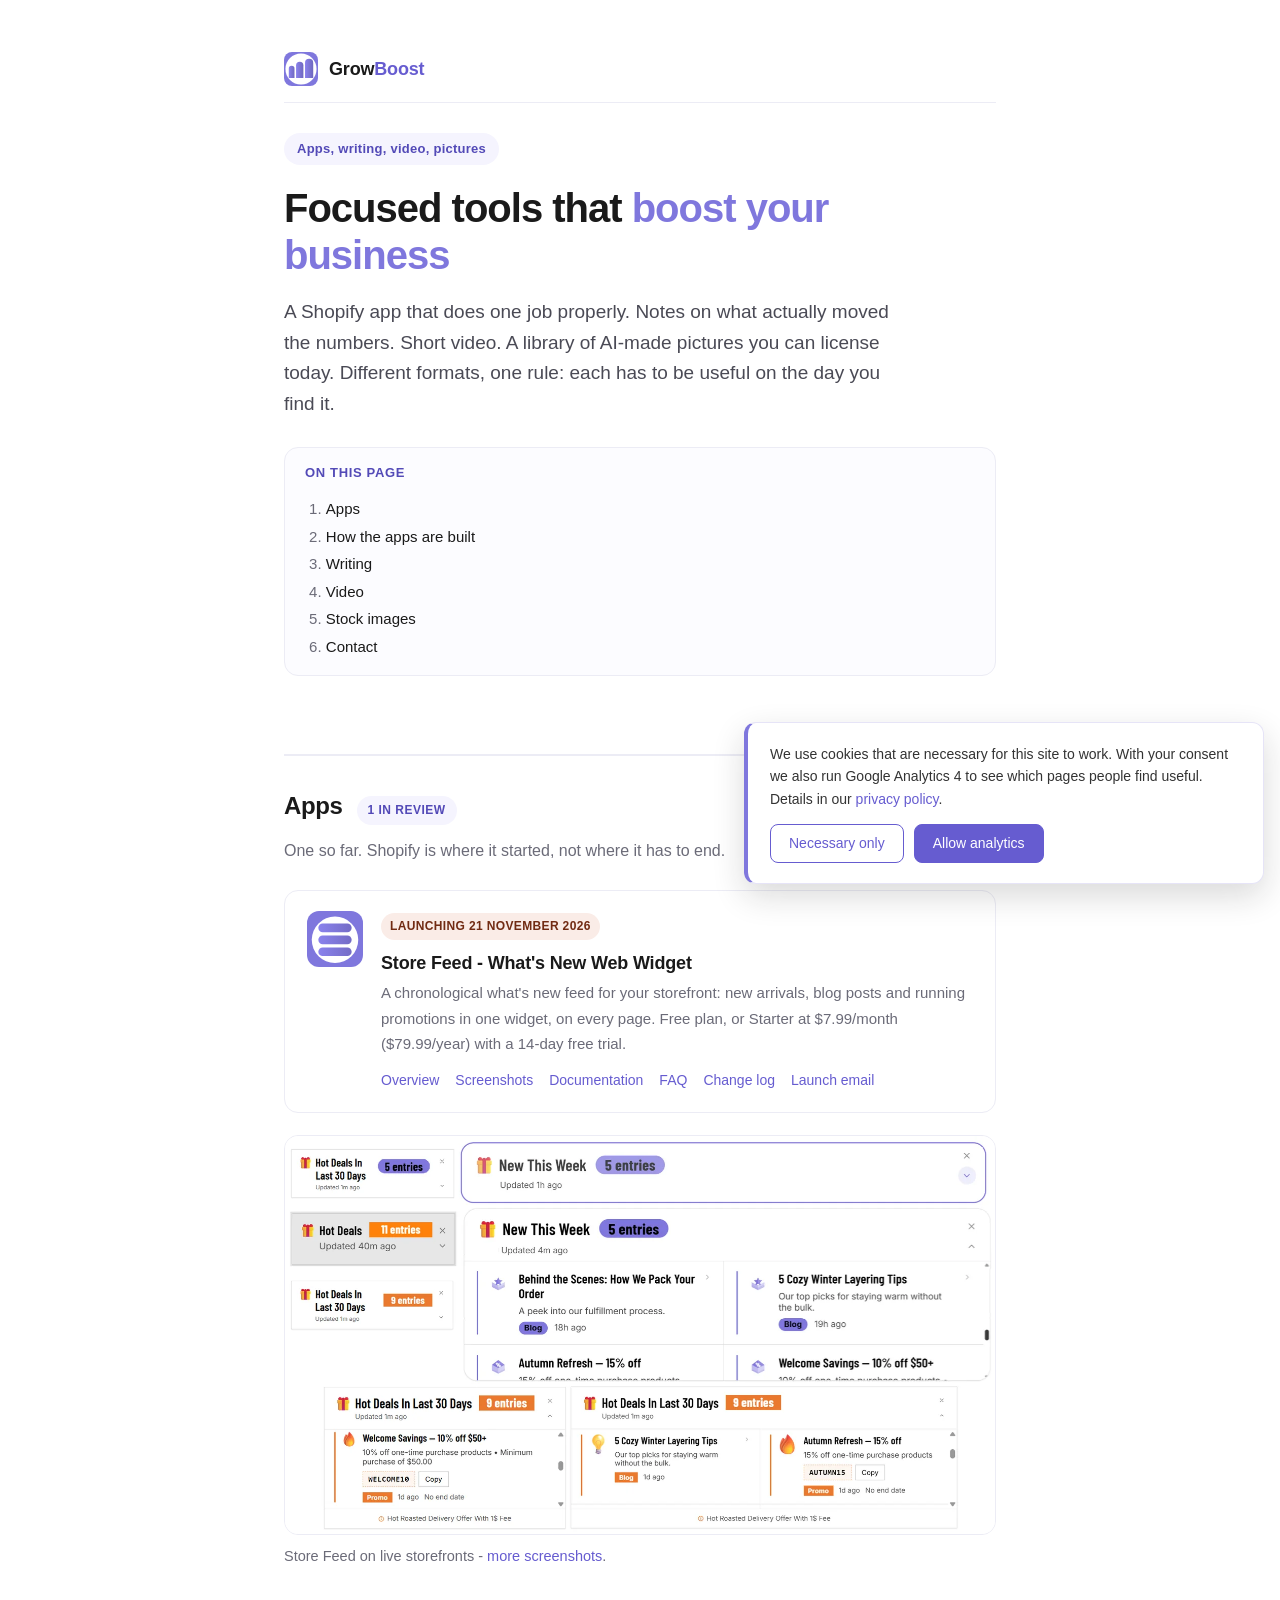
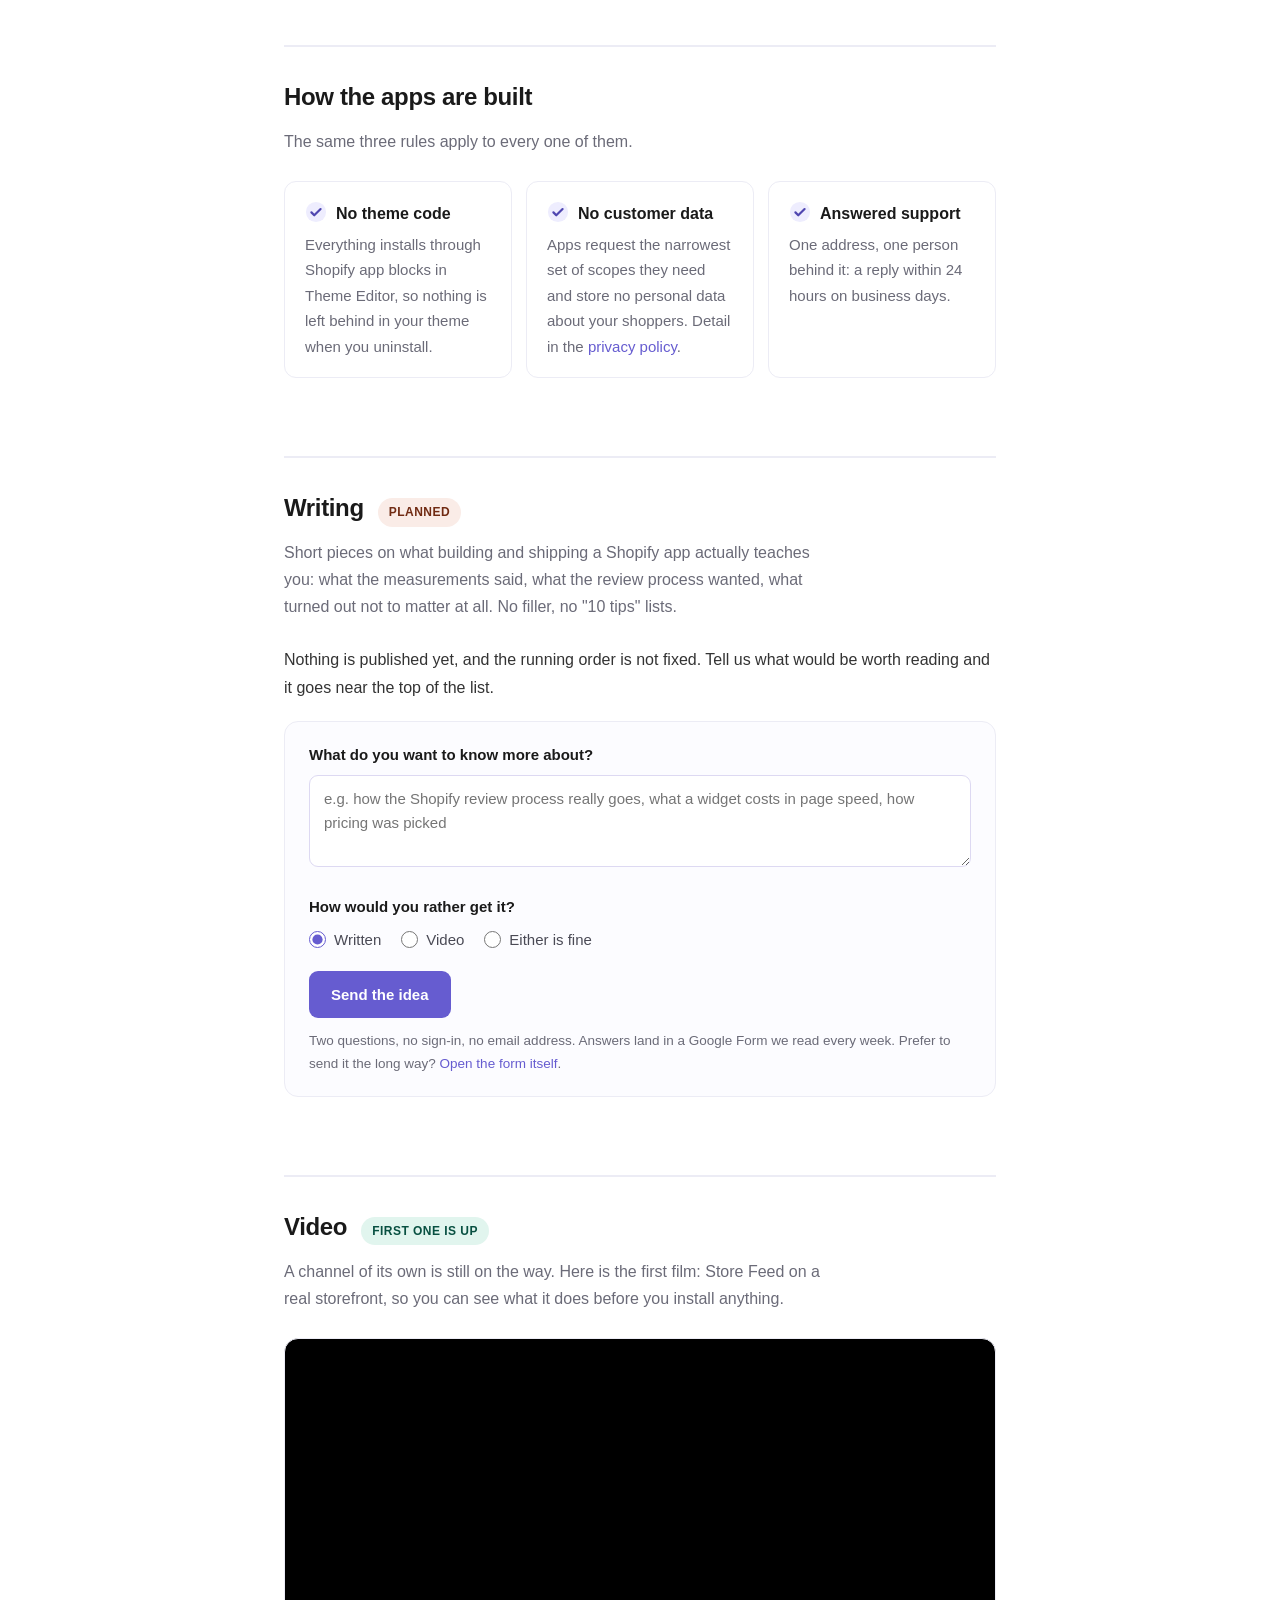
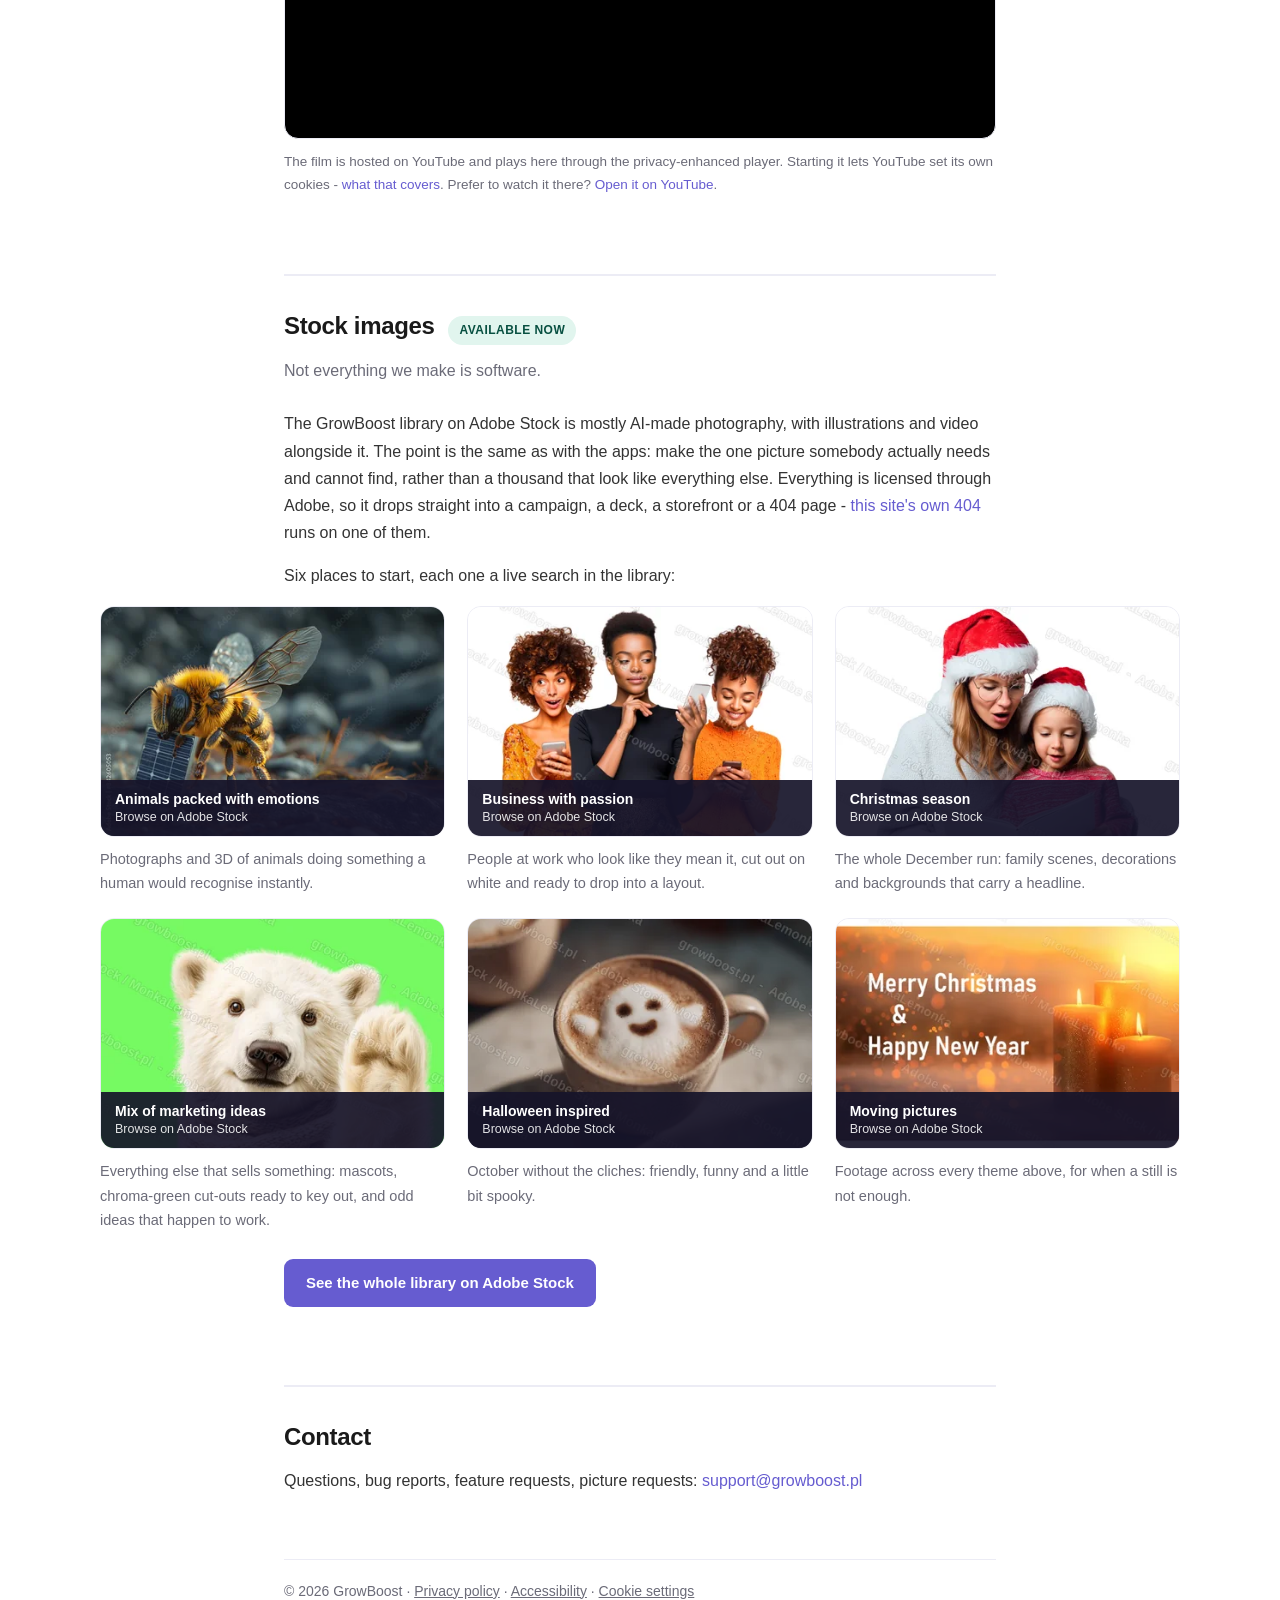
==== index.html @ 499c87ba "Premiera 21 listopada; sekcja Measured z pomiaru PageSpeed Insights Data premiery 9.11 -> 21.11 w sz" ====
<!DOCTYPE html>
<html lang="en">
<head>
<meta charset="utf-8">
<meta name="viewport" content="width=device-width, initial-scale=1">
<title>GrowBoost - focused tools that boost your business</title>
<meta name="description" content="GrowBoost makes focused tools: a Shopify app that does one job well, writing about what actually moved the numbers, video, and AI-made stock images on Adobe Stock.">
<link rel="canonical" href="https://growboost.pl/">
<meta name="robots" content="index, follow">

<meta property="og:type" content="website">
<meta property="og:site_name" content="GrowBoost">
<meta property="og:locale" content="en_GB">
<meta property="og:url" content="https://growboost.pl/">
<meta property="og:title" content="GrowBoost - focused tools that boost your business">
<meta property="og:description" content="A Shopify app that does one job well, writing about what moved the numbers, video, and AI-made stock images. Different formats, one rule: useful on the day you find it.">
<meta property="og:image" content="https://growboost.pl/assets/shots/widget-light-themes-1200.jpg">
<meta property="og:image:width" content="1200">
<meta property="og:image:height" content="672">
<meta property="og:image:alt" content="Store Feed widgets on Shopify storefronts, listing new products, blog posts and promotions.">
<meta name="twitter:card" content="summary_large_image">

<link rel="preconnect" href="https://www.googletagmanager.com" crossorigin>
<link rel="dns-prefetch" href="https://www.googletagmanager.com">
<meta name="theme-color" content="#7F77DD">
<link rel="icon" href="/favicon.ico?v=20261112" sizes="any">
<link rel="icon" type="image/png" sizes="64x64" href="/assets/favicon-64-v2.png">
<link rel="apple-touch-icon" href="/assets/apple-touch-icon-v2.png">
<link rel="stylesheet" href="/assets/site.css?v=20261112">
<link rel="stylesheet" href="/assets/consent.css?v=20261112">
<script src="/assets/consent.js?v=20261112"></script>
<script src="/assets/gallery.js?v=20261112" defer></script>
<script src="/assets/mail.js?v=20261112" defer></script>
<script src="/assets/ideas.js?v=20261112" defer></script>

<script type="application/ld+json">
{
  "@context": "https://schema.org",
  "@type": "Organization",
  "name": "GrowBoost",
  "legalName": "Miskier Monika Szaty\u0142owicz",
  "vatID": "PL5422882692",
  "address": {
    "@type": "PostalAddress",
    "streetAddress": "Hugo Ko\u0142\u0142\u0105taja 19 m 9",
    "postalCode": "15-774",
    "addressLocality": "Bia\u0142ystok",
    "addressCountry": "PL"
  },
  "url": "https://growboost.pl/",
  "logo": "https://growboost.pl/assets/apple-touch-icon-v2.png",
  "description": "GrowBoost makes focused tools: Shopify apps, writing, video and AI-made stock images.",
  "sameAs": ["https://stock.adobe.com/ie/contributor/212028075/MonkaLemonka"],
  "makesOffer": [
    {
      "@type": "Offer",
      "itemOffered": {
        "@type": "SoftwareApplication",
        "name": "Store Feed - What's New Web Widget",
        "applicationCategory": "BusinessApplication",
        "operatingSystem": "Shopify",
        "url": "https://growboost.pl/store-feed-what-s-new-app/"
      }
    }
  ]
}
</script>

<script type="application/ld+json">
{
  "@context": "https://schema.org",
  "@type": "ItemList",
  "name": "What GrowBoost makes",
  "itemListOrder": "https://schema.org/ItemListOrderAscending",
  "numberOfItems": 3,
  "itemListElement": [
    { "@type": "ListItem", "position": 1, "name": "Shopify apps", "url": "https://growboost.pl/#projects" },
    { "@type": "ListItem", "position": 2, "name": "Writing and video", "url": "https://growboost.pl/#blog" },
    { "@type": "ListItem", "position": 3, "name": "Stock images on Adobe Stock", "url": "https://growboost.pl/#stock" }
  ]
}
</script>
</head>
<body>
<noscript><iframe src="https://www.googletagmanager.com/ns.html?id=GTM-WVR58V76"
height="0" width="0" style="display:none;visibility:hidden"></iframe></noscript>

<a class="skip" href="#projects">Skip to contents</a>

<main class="wrap" id="main">

  <header class="pagehead">
    <a class="brand" href="/">
      <svg class="brand__mark" viewBox="0 0 48 48" width="34" height="34" aria-hidden="true" focusable="false"><defs><linearGradient id="gbg" x1="0" y1="0" x2="1" y2="0"><stop offset="0" stop-color="#8B82EE"/><stop offset="1" stop-color="#6F68BE"/></linearGradient></defs><rect width="48" height="48" rx="3.24" fill="#7F77DD"/><circle cx="24" cy="24" r="21.96" fill="#fff"/><path d="M6.76 36.56V23.58a4.02 4.02 0 0 1 8.04 0v12.98Z" fill="url(#gbg)"/><path d="M17.04 36.56V18.88a5.16 5.16 0 0 1 10.32 0v17.68Z" fill="url(#gbg)"/><path d="M29.68 36.56V15.38a5.78 5.78 0 0 1 11.56 0v21.18Z" fill="url(#gbg)"/></svg>
      <span class="brand__name">Grow<span>Boost</span></span>
    </a>
  </header>

  <p class="pill">Apps, writing, video, pictures</p>
  <h1>Focused tools that <em>boost your business</em></h1>
  <p class="lead">A Shopify app that does one job properly. Notes on what actually moved the numbers. Short video. A library of AI-made pictures you can license today. Different formats, one rule: each has to be useful on the day you find it.</p>

  <nav class="toc toc--inline" aria-labelledby="htoc-h">
    <h2 class="toc__h" id="htoc-h">On this page</h2>
    <ol>
      <li><a href="#projects">Apps</a></li>
      <li><a href="#how">How the apps are built</a></li>
      <li><a href="#blog">Writing</a></li>
      <li><a href="#video">Video</a></li>
      <li><a href="#stock">Stock images</a></li>
      <li><a href="#contact">Contact</a></li>
    </ol>
  </nav>

  <div class="sechead">
    <h2 id="projects">Apps</h2>
    <p class="soon soon--review">1 in review</p>
  </div>
  <p class="sub">One so far. Shopify is where it started, not where it has to end.</p>

  <ul class="projects">
    <li><article class="project">
      <svg class="project__icon" viewBox="0 0 48 48" width="56" height="56" role="img" focusable="false"><title>Store Feed app icon</title><defs><linearGradient id="sfg" x1="0" y1="0" x2="1" y2="0"><stop offset="0" stop-color="#8A82ED"/><stop offset="1" stop-color="#746CC6"/></linearGradient></defs><rect width="48" height="48" rx="3.24" fill="#7F77DD"/><circle cx="24" cy="24.72" r="19.92" fill="#fff"/><rect x="9.72" y="10.76" width="28.56" height="7.36" rx="3.68" fill="url(#sfg)"/><rect x="9.72" y="21.04" width="28.56" height="7.4" rx="3.7" fill="url(#sfg)"/><rect x="9.72" y="31.24" width="28.56" height="7.4" rx="3.7" fill="url(#sfg)"/></svg>
      <div class="project__body">
        <p class="badge badge--soon">Launching 21 November 2026</p>
        <p class="project__name"><a href="/store-feed-what-s-new-app/">Store Feed - What's New Web Widget</a></p>
        <p class="project__desc">A chronological what's new feed for your storefront: new arrivals, blog posts and running promotions in one widget, on every page. Free plan, or Starter at $7.99/month ($79.99/year) with a 14-day free trial.</p>
        <p class="project__links">
          <a href="/store-feed-what-s-new-app/#overview">Overview</a>
          <a href="/store-feed-what-s-new-app/#screens">Screenshots</a>
          <a href="/store-feed-what-s-new-app/#doc">Documentation</a>
          <a href="/store-feed-what-s-new-app/#faq">FAQ</a>
          <a href="/store-feed-what-s-new-app/#changelog">Change log</a>
          <a href="/store-feed-what-s-new-app/#launch">Launch email</a>
        </p>
      </div>
    </article></li>
  </ul>

  <figure class="shot reveal" style="margin-top:22px">
    <a class="shot__btn" href="/store-feed-what-s-new-app/#screens" aria-label="Store Feed screenshots">
      <picture>
        <source type="image/webp" srcset="/assets/shots/widget-light-themes-700.webp 700w, /assets/shots/widget-light-themes-1400.webp 1400w" sizes="(max-width: 760px) 100vw, 712px">
        <img src="/assets/shots/widget-light-themes-1200.jpg" width="1400" height="784" loading="lazy" decoding="async"
             alt="Store Feed widgets on light Shopify themes, showing blog and promotion entries with an entry count badge, open and collapsed.">
      </picture>
    </a>
    <figcaption>Store Feed on live storefronts - <a href="/store-feed-what-s-new-app/#screens">more screenshots</a>.</figcaption>
  </figure>

  <div class="sechead">
    <h2 id="how">How the apps are built</h2>
  </div>
  <p class="sub">The same three rules apply to every one of them.</p>

  <ul class="grid">
    <li class="card">
      <h3 class="card__h">
        <svg class="card__icon" viewBox="0 0 24 24" width="22" height="22" aria-hidden="true" focusable="false">
          <circle cx="12" cy="12" r="11" fill="#EEEDFE"/>
          <path d="M7 12.4l3.1 3.2L17 8.8" fill="none" stroke="#4F46B0" stroke-width="2.4" stroke-linecap="round" stroke-linejoin="round"/>
        </svg>
        <span>No theme code</span>
      </h3>
      <p>Everything installs through Shopify app blocks in Theme Editor, so nothing is left behind in your theme when you uninstall.</p>
    </li>
    <li class="card">
      <h3 class="card__h">
        <svg class="card__icon" viewBox="0 0 24 24" width="22" height="22" aria-hidden="true" focusable="false">
          <circle cx="12" cy="12" r="11" fill="#EEEDFE"/>
          <path d="M7 12.4l3.1 3.2L17 8.8" fill="none" stroke="#4F46B0" stroke-width="2.4" stroke-linecap="round" stroke-linejoin="round"/>
        </svg>
        <span>No customer data</span>
      </h3>
      <p>Apps request the narrowest set of scopes they need and store no personal data about your shoppers. Detail in the <a href="/privacy-policy/">privacy policy</a>.</p>
    </li>
    <li class="card">
      <h3 class="card__h">
        <svg class="card__icon" viewBox="0 0 24 24" width="22" height="22" aria-hidden="true" focusable="false">
          <circle cx="12" cy="12" r="11" fill="#EEEDFE"/>
          <path d="M7 12.4l3.1 3.2L17 8.8" fill="none" stroke="#4F46B0" stroke-width="2.4" stroke-linecap="round" stroke-linejoin="round"/>
        </svg>
        <span>Answered support</span>
      </h3>
      <p>One address, one person behind it: a reply within 24 hours on business days.</p>
    </li>
  </ul>

  <div class="sechead">
    <h2 id="blog">Writing</h2>
    <p class="soon">Planned</p>
  </div>
  <p class="sub">Short pieces on what building and shipping a Shopify app actually teaches you: what the measurements said, what the review process wanted, what turned out not to matter at all. No filler, no "10 tips" lists.</p>
  <p>Nothing is published yet, and the running order is not fixed. Tell us what would be worth reading and it goes near the top of the list.</p>

  <form class="ideas" id="ideas-form" novalidate>
    <label class="nf__trap" for="ideas-company">Company</label>
    <input class="nf__trap" type="text" id="ideas-company" name="company" tabindex="-1" autocomplete="off">

    <label class="ideas__label" for="ideas-topic">What do you want to know more about?</label>
    <textarea id="ideas-topic" name="topic" placeholder="e.g. how the Shopify review process really goes, what a widget costs in page speed, how pricing was picked" required></textarea>

    <fieldset class="ideas__fs">
      <legend class="ideas__legend">How would you rather get it?</legend>
      <div class="ideas__opts">
        <label class="ideas__opt"><input type="radio" name="format" value="written" checked> Written</label>
        <label class="ideas__opt"><input type="radio" name="format" value="video"> Video</label>
        <label class="ideas__opt"><input type="radio" name="format" value="either is fine"> Either is fine</label>
      </div>
    </fieldset>

    <button class="ideas__btn" type="submit" id="ideas-btn">Send the idea</button>
    <p class="ideas__err" id="ideas-error" role="alert" hidden></p>
    <p class="ideas__note">Two questions, no sign-in, no email address. Answers land in a Google Form we read every week. Prefer to send it the long way? <a href="https://forms.gle/fKATSQSxNjz5FHpb9" target="_blank" rel="noopener nofollow">Open the form itself<span class="sr-only"> (opens in a new tab)</span></a>.</p>
  </form>

  <p class="ideas__ok" id="ideas-ok" tabindex="-1" hidden>Thanks - that is on the list now.</p>

  <div class="sechead">
    <h2 id="video">Video</h2>
    <p class="soon soon--live">First one is up</p>
  </div>
  <p class="sub">A channel of its own is still on the way. Here is the first film: Store Feed on a real storefront, so you can see what it does before you install anything.</p>

  <div class="video">
    <iframe src="https://www.youtube-nocookie.com/embed/8U2MmFwHepE?enablejsapi=1&amp;rel=0"
            title="Store Feed - What's New: promotional video"
            referrerpolicy="strict-origin-when-cross-origin"
            allow="accelerometer; autoplay; clipboard-write; encrypted-media; gyroscope; picture-in-picture; web-share"
            allowfullscreen></iframe>
  </div>
  <p class="video__note">The film is hosted on YouTube and plays here through the privacy-enhanced player. Starting it lets YouTube set its own cookies - <a href="/privacy-policy/#p9">what that covers</a>. Prefer to watch it there? <a href="https://youtu.be/8U2MmFwHepE" target="_blank" rel="noopener">Open it on YouTube</a>.</p>

  <div class="sechead">
    <h2 id="stock">Stock images</h2>
    <p class="soon soon--live">Available now</p>
  </div>
  <p class="sub">Not everything we make is software.</p>

  <p>The GrowBoost library on Adobe Stock is mostly AI-made photography, with illustrations and video alongside it. The point is the same as with the apps: make the one picture somebody actually needs and cannot find, rather than a thousand that look like everything else. Everything is licensed through Adobe, so it drops straight into a campaign, a deck, a storefront or a 404 page - <a href="/404.html">this site's own 404</a> runs on one of them.</p>

  <p>Six places to start, each one a live search in the library:</p>

  <div class="bleed">
  <ul class="stockgrid">
    <li>
      <a class="stock-shot" href="https://stock.adobe.com/ie/search?creator_id=212028075&amp;filters%5Bcontent_type%3Aphoto%5D=1&amp;filters%5Bcontent_type%3Aillustration%5D=1&amp;filters%5Bcontent_type%3Azip_vector%5D=1&amp;filters%5Bcontent_type%3Avideo%5D=1&amp;filters%5Bcontent_type%3Atemplate%5D=1&amp;filters%5Bcontent_type%3A3d%5D=1&amp;filters%5Bcontent_type%3Aimage%5D=1&amp;filters%5Bfetch_excluded_assets%5D=1&amp;k=animal&amp;order=relevance&amp;search_page=1&amp;search_type=usertyped&amp;acp=&amp;aco=animal&amp;get_facets=0" target="_blank" rel="noopener">
        <picture>
          <source type="image/webp" srcset="/assets/stock/stock-animals-400.webp 400w, /assets/stock/stock-animals-800.webp 800w" sizes="(max-width: 700px) 100vw, (max-width: 1060px) 50vw, 344px">
          <img src="/assets/stock/stock-animals-600.jpg" width="800" height="534" loading="lazy" decoding="async" alt="A bumblebee standing on dark gravel beside a small solar panel, photographed close up with the wings catching the light.">
        </picture>
        <span class="stock-shot__tag">Animals packed with emotions <span>Browse on Adobe Stock</span></span>
      <span class="sr-only"> (opens in a new tab)</span></a>
      <p class="stock-shot__desc">Photographs and 3D of animals doing something a human would recognise instantly.</p>
    </li>
    <li>
      <a class="stock-shot" href="https://stock.adobe.com/ie/search?creator_id=212028075&amp;filters%5Bcontent_type%3Aphoto%5D=1&amp;filters%5Bcontent_type%3Aillustration%5D=1&amp;filters%5Bcontent_type%3Azip_vector%5D=1&amp;filters%5Bcontent_type%3Avideo%5D=1&amp;filters%5Bcontent_type%3Atemplate%5D=1&amp;filters%5Bcontent_type%3A3d%5D=1&amp;filters%5Bcontent_type%3Aimage%5D=1&amp;filters%5Bfetch_excluded_assets%5D=1&amp;k=business+people&amp;order=relevance&amp;limit=100&amp;search_page=1&amp;search_type=usertyped&amp;acp=&amp;aco=business+people&amp;get_facets=0" target="_blank" rel="noopener">
        <picture>
          <source type="image/webp" srcset="/assets/stock/stock-business-400.webp 400w, /assets/stock/stock-business-800.webp 800w" sizes="(max-width: 700px) 100vw, (max-width: 1060px) 50vw, 344px">
          <img src="/assets/stock/stock-business-600.jpg" width="800" height="533" loading="lazy" decoding="async" alt="Three women standing together, each looking at a phone with a different expression: surprise, thought and amusement, cut out on a white background.">
        </picture>
        <span class="stock-shot__tag">Business with passion <span>Browse on Adobe Stock</span></span>
      <span class="sr-only"> (opens in a new tab)</span></a>
      <p class="stock-shot__desc">People at work who look like they mean it, cut out on white and ready to drop into a layout.</p>
    </li>
    <li>
      <a class="stock-shot" href="https://stock.adobe.com/ie/search?creator_id=212028075&amp;filters%5Bcontent_type%3Aphoto%5D=1&amp;filters%5Bcontent_type%3Aillustration%5D=1&amp;filters%5Bcontent_type%3Azip_vector%5D=1&amp;filters%5Bcontent_type%3Avideo%5D=1&amp;filters%5Bcontent_type%3Atemplate%5D=1&amp;filters%5Bcontent_type%3A3d%5D=1&amp;filters%5Bcontent_type%3Aimage%5D=1&amp;filters%5Bfetch_excluded_assets%5D=1&amp;k=christmas&amp;order=relevance&amp;limit=100&amp;search_page=1&amp;search_type=usertyped&amp;acp=&amp;aco=christmas&amp;get_facets=0" target="_blank" rel="noopener">
        <picture>
          <source type="image/webp" srcset="/assets/stock/stock-christmas-400.webp 400w, /assets/stock/stock-christmas-800.webp 800w" sizes="(max-width: 700px) 100vw, (max-width: 1060px) 50vw, 344px">
          <img src="/assets/stock/stock-christmas-600.jpg" width="800" height="533" loading="lazy" decoding="async" alt="A woman and a child in Santa hats reading a book together, cut out on a white background.">
        </picture>
        <span class="stock-shot__tag">Christmas season <span>Browse on Adobe Stock</span></span>
      <span class="sr-only"> (opens in a new tab)</span></a>
      <p class="stock-shot__desc">The whole December run: family scenes, decorations and backgrounds that carry a headline.</p>
    </li>
    <li>
      <a class="stock-shot" href="https://stock.adobe.com/ie/search/images?creator_id=212028075&amp;filters%5Bcontent_type%3Aphoto%5D=1&amp;filters%5Bcontent_type%3Aillustration%5D=1&amp;filters%5Bcontent_type%3Azip_vector%5D=1&amp;filters%5Bcontent_type%3Avideo%5D=0&amp;filters%5Bcontent_type%3Atemplate%5D=0&amp;filters%5Bcontent_type%3A3d%5D=0&amp;filters%5Bcontent_type%3Aimage%5D=1&amp;filters%5Bfetch_excluded_assets%5D=1&amp;order=relevance&amp;limit=100&amp;search_page=1&amp;search_type=asset-type-change&amp;acp=&amp;aco=christmas&amp;price%5B%24%5D=1&amp;get_facets=0" target="_blank" rel="noopener">
        <picture>
          <source type="image/webp" srcset="/assets/stock/stock-marketing-400.webp 400w, /assets/stock/stock-marketing-800.webp 800w" sizes="(max-width: 700px) 100vw, (max-width: 1060px) 50vw, 344px">
          <img src="/assets/stock/stock-marketing-600.jpg" width="800" height="533" loading="lazy" decoding="async" alt="A young polar bear in a knitted cream scarf raising one paw in a wave, photographed against a flat chroma green background.">
        </picture>
        <span class="stock-shot__tag">Mix of marketing ideas <span>Browse on Adobe Stock</span></span>
      <span class="sr-only"> (opens in a new tab)</span></a>
      <p class="stock-shot__desc">Everything else that sells something: mascots, chroma-green cut-outs ready to key out, and odd ideas that happen to work.</p>
    </li>
    <li>
      <a class="stock-shot" href="https://stock.adobe.com/ie/search/images?creator_id=212028075&amp;filters%5Bcontent_type%3Aphoto%5D=1&amp;filters%5Bcontent_type%3Aillustration%5D=1&amp;filters%5Bcontent_type%3Azip_vector%5D=1&amp;filters%5Bcontent_type%3Aimage%5D=1&amp;filters%5Bfetch_excluded_assets%5D=1&amp;order=relevance&amp;limit=100&amp;search_page=1&amp;search_type=usertyped&amp;acp=&amp;aco=halloween&amp;price%5B%24%5D=1&amp;k=halloween&amp;get_facets=0" target="_blank" rel="noopener">
        <picture>
          <source type="image/webp" srcset="/assets/stock/stock-halloween-400.webp 400w, /assets/stock/stock-halloween-800.webp 800w" sizes="(max-width: 700px) 100vw, (max-width: 1060px) 50vw, 344px">
          <img src="/assets/stock/stock-halloween-600.jpg" width="800" height="533" loading="lazy" decoding="async" alt="A cappuccino photographed from above, the milk foam shaped into a smiling ghost with two little arms.">
        </picture>
        <span class="stock-shot__tag">Halloween inspired <span>Browse on Adobe Stock</span></span>
      <span class="sr-only"> (opens in a new tab)</span></a>
      <p class="stock-shot__desc">October without the cliches: friendly, funny and a little bit spooky.</p>
    </li>
    <li>
      <a class="stock-shot" href="https://stock.adobe.com/ie/search/video?creator_id=212028075&amp;filters%5Bcontent_type%3Aphoto%5D=0&amp;filters%5Bcontent_type%3Aillustration%5D=0&amp;filters%5Bcontent_type%3Azip_vector%5D=0&amp;filters%5Bcontent_type%3Aimage%5D=0&amp;filters%5Bfetch_excluded_assets%5D=1&amp;filters%5Bcontent_type%3A3d%5D=0&amp;filters%5Bcontent_type%3Atemplate%5D=0&amp;filters%5Bcontent_type%3Avideo%5D=1&amp;order=relevance&amp;limit=100&amp;search_page=1&amp;search_type=asset-type-change&amp;acp=&amp;aco=halloween&amp;get_facets=0" target="_blank" rel="noopener">
        <picture>
          <source type="image/webp" srcset="/assets/stock/stock-video-400.webp 400w, /assets/stock/stock-video-800.webp 800w" sizes="(max-width: 700px) 100vw, (max-width: 1060px) 50vw, 344px">
          <img src="/assets/stock/stock-video-600.jpg" width="800" height="533" loading="lazy" decoding="async" alt="Three lit candles in warm golden light with bokeh behind them and the greeting Merry Christmas and Happy New Year beside them.">
        </picture>
        <span class="stock-shot__tag">Moving pictures <span>Browse on Adobe Stock</span></span>
      <span class="sr-only"> (opens in a new tab)</span></a>
      <p class="stock-shot__desc">Footage across every theme above, for when a still is not enough.</p>
    </li>
  </ul>
  </div>

  <p class="stockgrid__note"><a class="stock__btn" href="https://stock.adobe.com/ie/contributor/212028075/MonkaLemonka" target="_blank" rel="noopener">See the whole library on Adobe Stock<span class="sr-only"> (opens in a new tab)</span></a></p>

  <div class="sechead">
    <h2 id="contact">Contact</h2>
  </div>
  <p>Questions, bug reports, feature requests, picture requests: <a class="mail" data-u="fhccbeg" data-d="tebjobbfg.cy">support (at) growboost.pl</a></p>

  <p class="meta">
    &copy; 2026 GrowBoost &middot;
    <a href="/privacy-policy/">Privacy policy</a> &middot;
    <a href="/privacy-policy/#p11">Accessibility</a> &middot;
    <a href="#" data-gb-consent-open>Cookie settings</a>
  </p>
</main>
</body>
</html>
---- assets/site.css ----
/* growboost.pl - strona glowna. Baner cookies: assets/consent.css */

:root {
  --paper: #ffffff;
  --ink: #1a1a1a;
  --ink-soft: #4a4a55;
  --ink-mute: #6b6b78;
  --brand: #7F77DD;          /* tla, obramowania, elementy nietekstowe */
  --brand-ink: #665CD0;      /* ten sam fiolet, ale 5,24:1 na bialym i 4,81:1 na --brand-soft */
  --brand-dark: #534AB7;
  --brand-soft: #f5f4fe;
  --line: #ececf5;
}

* { box-sizing: border-box; margin: 0; padding: 0; }

body {
  background: var(--paper);
  color: var(--ink);
  font-family: -apple-system, BlinkMacSystemFont, 'Segoe UI', Roboto, sans-serif;
  font-size: 16px;
  line-height: 1.7;
  -webkit-font-smoothing: antialiased;
}

.wrap { max-width: 760px; margin: 0 auto; padding: 52px 24px 80px; }

p { margin-bottom: 16px; color: #333; }
a { color: var(--brand-ink); text-decoration: none; }
a:hover { text-decoration: underline; }

/* --- logo --- */
.brand {
  display: flex; align-items: center; gap: 11px;
  width: fit-content; text-decoration: none;
}
.brand__mark { display: block; border-radius: 8px; }
.brand__name { font-size: 18px; font-weight: 600; letter-spacing: -0.01em; color: var(--ink); }
.brand__name span { color: var(--brand-ink); }

/* --- naglowek strony ---
   Ten sam na kazdej podstronie: logo zamkniete cienka kreska zamiast
   pustej przerwy, zeby gora czytala sie jako naglowek serwisu. */
.pagehead {
  display: flex; align-items: center; justify-content: space-between;
  flex-wrap: wrap; gap: 10px 20px;
  padding-bottom: 16px; margin-bottom: 30px;
  border-bottom: 1px solid var(--line);
}

/* --- hero --- */
.pill {
  display: inline-block;
  background: var(--brand-soft);
  color: var(--brand-dark);
  font-size: 13px;
  font-weight: 600;
  letter-spacing: 0.02em;
  padding: 5px 13px;
  border-radius: 999px;
  margin-bottom: 20px;
}

h1 {
  font-size: 40px;
  line-height: 1.18;
  font-weight: 700;
  letter-spacing: -0.025em;
  margin-bottom: 18px;
}
h1 em { font-style: normal; color: var(--brand); }

.lead { font-size: 19px; line-height: 1.6; color: var(--ink-soft); max-width: 33em; margin-bottom: 28px; }

h2 {
  font-size: 24px; font-weight: 700; letter-spacing: -0.015em;
  margin: 64px 0 10px;
}
h3 { font-size: 16px; font-weight: 600; margin-bottom: 4px; }

.sub { color: var(--ink-mute); margin-bottom: 26px; max-width: 34em; }

/* --- karta aplikacji --- */
.app {
  display: flex; align-items: center; gap: 16px;
  background: var(--brand-soft); border-radius: 14px; padding: 18px 20px;
}
.app__icon { display: block; border-radius: 12px; flex: none; }
.app__name { font-size: 17px; font-weight: 600; color: var(--ink); margin: 0; }
.app__meta { font-size: 14px; color: var(--ink-mute); margin: 0; }

/* --- siatka cech --- */
.grid { display: grid; grid-template-columns: repeat(auto-fit, minmax(210px, 1fr)); gap: 14px; list-style: none; margin: 0; padding: 0; }
.card {
  border: 1px solid var(--line); border-radius: 12px; padding: 18px 20px;
}
.card p { font-size: 15px; color: var(--ink-mute); margin: 0; }

/* --- cennik --- */
.plans { display: grid; grid-template-columns: repeat(auto-fit, minmax(240px, 1fr)); gap: 14px; list-style: none; margin: 0; padding: 0; }
.plan { border: 1px solid var(--line); border-radius: 14px; padding: 22px; }
.plan--hi { border: 2px solid var(--brand); }
.plan__name { font-size: 14px; font-weight: 600; letter-spacing: 0.04em; text-transform: uppercase; color: var(--brand-dark); margin-bottom: 6px; }
.plan__price { font-size: 30px; font-weight: 700; letter-spacing: -0.02em; margin-bottom: 14px; }
.plan__price small { font-size: 15px; font-weight: 400; color: var(--ink-mute); letter-spacing: 0; }
.plan ul { list-style: none; }
.plan li { font-size: 15px; color: var(--ink-soft); padding-left: 22px; position: relative; margin-bottom: 7px; }
.plan li::before {
  content: ""; position: absolute; left: 4px; top: 9px;
  width: 8px; height: 4px; border-left: 2px solid var(--brand);
  border-bottom: 2px solid var(--brand); transform: rotate(-45deg);
}

/* --- faq --- */
.faq { border-top: 1px solid var(--line); padding: 18px 0; }
.faq h3 { margin-bottom: 6px; }
.faq p { font-size: 15px; color: var(--ink-soft); margin: 0; }

/* --- stopka --- */
.meta {
  margin-top: 64px; padding-top: 20px; border-top: 1px solid var(--line);
  font-size: 14px; color: var(--ink-mute);
}
.meta a { color: var(--ink-mute); text-decoration: underline; }
.meta a:hover { color: var(--brand-ink); }

@media (max-width: 560px) {
  .wrap { padding: 36px 18px 60px; }
  h1 { font-size: 29px; }
  h2 { font-size: 21px; margin-top: 48px; }
  .lead { font-size: 17px; }
}

/* --- premiera: licznik + zapis --- */
.launch {
  background: var(--brand-soft);
  border-radius: 16px;
  padding: 26px 28px;
  margin: 32px 0 8px;
}
.launch__label {
  font-size: 13px; font-weight: 600; letter-spacing: 0.05em;
  text-transform: uppercase; color: var(--brand-dark); margin-bottom: 14px;
}
.cd { display: flex; gap: 10px; flex-wrap: wrap; margin-bottom: 22px; }
.cd__unit {
  background: #fff; border-radius: 10px; padding: 12px 4px;
  min-width: 72px; text-align: center; flex: 1 1 72px;
}
.cd__num {
  display: block; font-size: 28px; font-weight: 700;
  letter-spacing: -0.02em; line-height: 1.1; color: var(--brand-dark);
  font-variant-numeric: tabular-nums;
}
.cd__cap { display: block; font-size: 12px; color: var(--ink-mute); letter-spacing: 0.03em; }
.cd-live { font-size: 20px; font-weight: 700; color: var(--brand-dark); margin: 0 0 18px; }

.nf__row { display: flex; gap: 9px; flex-wrap: wrap; margin-bottom: 12px; }
.nf__input {
  flex: 1 1 220px; font: inherit; font-size: 15px;
  padding: 11px 14px; border: 1px solid #ddd9f2; border-radius: 9px;
  background: #fff; color: var(--ink);
}
.nf__input:focus { outline: 2px solid var(--brand); outline-offset: 1px; border-color: transparent; }
.nf__btn {
  font: inherit; font-size: 15px; font-weight: 600;
  padding: 11px 22px; border: 0; border-radius: 9px;
  background: var(--brand-ink); color: #fff; cursor: pointer;
}
.nf__btn:hover { background: var(--brand-dark); }
.nf__btn:disabled { opacity: 0.6; cursor: default; }
.nf__consent {
  display: flex; gap: 9px; align-items: flex-start;
  font-size: 13px; line-height: 1.55; color: #5a5a68; max-width: 46em;
}
.nf__consent input { margin-top: 3px; flex: none; width: 15px; height: 15px; accent-color: var(--brand); }
.nf__err { font-size: 14px; color: #A32D2D; margin: 10px 0 0; }
.nf__ok { font-size: 15px; color: #0F6E56; margin: 0; font-weight: 500; }
.nf__trap { position: absolute; left: -9999px; width: 1px; height: 1px; overflow: hidden; }

@media (max-width: 560px) {
  .launch { padding: 20px 18px; }
  .cd__unit { min-width: 62px; padding: 10px 2px; }
  .cd__num { font-size: 23px; }
}

/* --- przewijanie do formularza --- */
html { scroll-behavior: smooth; }

.cta {
  display: flex; align-items: center; justify-content: space-between;
  gap: 16px; flex-wrap: wrap;
  border: 1px solid var(--line); border-radius: 14px;
  padding: 20px 24px; margin-top: 40px;
}
.cta__text { font-size: 16px; font-weight: 600; color: var(--ink); margin: 0; }
.cta__btn {
  font-size: 15px; font-weight: 600; padding: 11px 22px;
  border-radius: 9px; background: var(--brand-ink); color: #fff;
  text-decoration: none; white-space: nowrap;
}
.cta__btn:hover { background: var(--brand-dark); text-decoration: none; }

@media (prefers-reduced-motion: reduce) { html { scroll-behavior: auto; } }

/* ===========================================================
   Struktura wielu projektow (2026-09-30)
   - strona glowna = lista projektow (.projects)
   - podstrona projektu = jedna strona z sekcjami #doc, #faq,
     #changelog (.pagenav, .doc, .chg)
   =========================================================== */

/* --- okruszki --- */
.crumbs { font-size: 14px; color: var(--ink-mute); margin-bottom: 18px; }
.crumbs a { color: var(--ink-mute); text-decoration: underline; }
.crumbs a:hover { color: var(--brand-ink); }
.crumbs span { padding: 0 6px; color: #c7c7d4; }

/* --- lista projektow (strona glowna) --- */
.projects { display: grid; gap: 14px; list-style: none; margin: 0; padding: 0; }
.project {
  display: flex; gap: 18px; align-items: flex-start;
  border: 1px solid var(--line); border-radius: 14px; padding: 20px 22px;
}
.project__icon { display: block; border-radius: 12px; flex: none; }
.project__body { min-width: 0; }
.project__name { font-size: 18px; font-weight: 600; letter-spacing: -0.01em; margin: 0 0 2px; }
.project__name a { color: var(--ink); }
.project__name a:hover { color: var(--brand-ink); text-decoration: none; }
.project__desc { font-size: 15px; color: var(--ink-mute); margin: 0 0 12px; }
.project__links { display: flex; flex-wrap: wrap; gap: 8px 16px; font-size: 14px; font-weight: 500; margin: 0; }
.badge {
  display: inline-block; font-size: 12px; font-weight: 600;
  letter-spacing: 0.03em; text-transform: uppercase;
  padding: 3px 9px; border-radius: 999px; margin-bottom: 8px;
  background: var(--brand-soft); color: var(--brand-dark);
}
.badge--soon { background: #FAECE7; color: #712B13; }

/* --- nawigacja po sekcjach podstrony --- */
.pagenav {
  display: flex; flex-wrap: wrap; gap: 8px;
  border-top: 1px solid var(--line); border-bottom: 1px solid var(--line);
  padding: 14px 0; margin: 40px 0 0;
  position: sticky; top: 0; background: var(--paper); z-index: 5;
}
.pagenav a {
  font-size: 14px; font-weight: 600; padding: 6px 13px;
  border-radius: 999px; background: var(--brand-soft); color: var(--brand-dark);
}
.pagenav a:hover { background: var(--brand-ink); color: #fff; text-decoration: none; }

/* --- dokumentacja --- */
.doc > h3 {
  font-size: 19px; font-weight: 700; letter-spacing: -0.01em;
  margin: 44px 0 6px; padding-top: 18px; border-top: 1px solid var(--line);
}
.doc h4 { font-size: 16px; font-weight: 600; margin: 26px 0 6px; }
.doc h5 { font-size: 15px; font-weight: 600; margin: 20px 0 6px; color: var(--ink); }
.doc h4:target, .doc h5:target, .doc > h3:target { color: var(--brand-dark); }
.doc p, .doc li { font-size: 15px; color: var(--ink-soft); }
.doc p.sub { font-size: 16px; color: var(--ink-mute); }
.doc ol, .doc ul { margin: 0 0 16px 22px; }
.doc li { margin-bottom: 5px; }
.doc li > ul, .doc li > ol { margin-top: 5px; margin-bottom: 8px; }
.doc code {
  font-family: ui-monospace, SFMono-Regular, Menlo, Consolas, monospace;
  font-size: 13.5px; background: #f3f3f8; border-radius: 5px; padding: 1px 5px;
}
.seealso { font-size: 14px; color: var(--ink-mute); margin-bottom: 16px; }

.tblwrap { overflow-x: auto; margin-bottom: 20px; position: relative; }
.tblwrap:focus-visible { outline: 2px solid var(--brand-ink); outline-offset: 3px; }
.tbl { border-collapse: collapse; width: 100%; min-width: 420px; font-size: 14.5px; }
.tbl th, .tbl td { border-bottom: 1px solid var(--line); padding: 8px 10px; text-align: left; }
.tbl th { font-weight: 600; color: var(--ink); }
.tbl thead th { border-bottom: 2px solid var(--line); }
.tbl td + td, .tbl th + th { text-align: center; width: 90px; }
.tbl td:first-child { color: var(--ink-soft); }
/* Tabela, w ktorej druga kolumna to zdania, nie znaczniki (np. uprawnienia
   aplikacji w polityce prywatnosci): bez centrowania i bez stalej szerokosci. */
.tbl--prose td + td, .tbl--prose th + th { text-align: left; width: auto; }

.note {
  border-left: 3px solid var(--brand); background: var(--brand-soft);
  border-radius: 0 10px 10px 0; padding: 14px 18px; margin-bottom: 20px;
}
.note p { margin: 0; font-size: 15px; color: var(--ink-soft); }

/* --- change log --- */
.chg { border-top: 1px solid var(--line); padding: 20px 0; }
.chg__head { display: flex; align-items: baseline; gap: 12px; flex-wrap: wrap; margin-bottom: 4px; }
.chg__ver { font-size: 18px; font-weight: 700; letter-spacing: -0.01em; }
.chg__date { font-size: 14px; color: var(--ink-mute); }
.chg__status {
  font-size: 12px; font-weight: 600; letter-spacing: 0.03em; text-transform: uppercase;
  padding: 3px 9px; border-radius: 999px; background: #FAECE7; color: #712B13;
}
.chg ul { list-style: none; margin-top: 10px; }
.chg li { font-size: 15px; color: var(--ink-soft); padding-left: 22px; position: relative; margin-bottom: 6px; }
.chg li::before {
  content: ""; position: absolute; left: 4px; top: 9px;
  width: 8px; height: 4px; border-left: 2px solid var(--brand);
  border-bottom: 2px solid var(--brand); transform: rotate(-45deg);
}

@media (max-width: 560px) {
  .project { flex-direction: column; gap: 12px; }
  .pagenav { gap: 6px; padding: 10px 0; }
  .pagenav a { font-size: 13px; padding: 5px 10px; }
}

/* ===========================================================
   Galeria zrzutow ekranu + lightbox (2026-09-30)
   Zrzuty sa szersze niz kolumna tekstu (.bleed), zeby dalo sie
   odczytac tekst w widgecie bez powiekszania.
   =========================================================== */

.bleed {
  /* ujemny margines rozpycha blok poza kolumne tekstu do min(1080px, szerokosc
     okna - 48px). BEZ "* -1": (100% - cel)/2 jest juz ujemne, gdy cel jest
     szerszy niz kolumna. Z mnoznikiem -1 blok zwezal sie do ~344 px na
     desktopie (zmierzone w Chromium 2026-09-30). */
  margin-inline: calc((100% - min(1080px, 100vw - 48px)) / 2);
}
.bleed > * { max-width: 1080px; margin-inline: auto; }

.shots { display: grid; gap: 26px; list-style: none; margin: 0; padding: 0; }
@media (min-width: 900px) {
  .shots--two { grid-template-columns: 1fr 1fr; }
}

.shots__h { font-size: 19px; font-weight: 700; letter-spacing: -0.01em; margin: 46px 0 18px; }
.shots__h--first { margin-top: 28px; }
.shots__note { color: var(--brand-dark); font-weight: 600; }
.shot { margin: 0; }
.shot__btn {
  display: block; width: 100%; padding: 0; border: 1px solid var(--line);
  border-radius: 14px; overflow: hidden; background: #fff; cursor: zoom-in;
  transition: border-color .18s ease, box-shadow .18s ease, transform .18s ease;
}
.shot__btn:hover { border-color: var(--brand); box-shadow: 0 10px 30px rgba(83, 74, 183, 0.13); transform: translateY(-2px); }
.shot__btn:focus-visible { outline: 2px solid var(--brand); outline-offset: 3px; }
.shot__btn img { display: block; width: 100%; height: auto; }
.shot figcaption { font-size: 14.5px; color: var(--ink-mute); margin-top: 10px; line-height: 1.55; }
.shot figcaption b { color: var(--ink-soft); font-weight: 600; }

/* --- lightbox --- */
.lb {
  border: 0; padding: 0; background: transparent;
  max-width: 96vw; max-height: 96vh; overflow: visible;
}
.lb::backdrop { background: rgba(20, 18, 40, 0.82); }
.lb img {
  display: block; max-width: 96vw; max-height: 84vh; width: auto; height: auto;
  border-radius: 10px; background: #fff; cursor: zoom-in;
}
/* Powiekszenie 1:1 - zrzuty sa geste, na telefonie tekst w widgecie jest
   nieczytelny, gdy caly obrazek miesci sie w ekranie. */
.lb { overflow: auto; overscroll-behavior: contain; }
.lb--zoom img { max-width: none; max-height: none; cursor: zoom-out; border-radius: 0; }
.lb--zoom .lb__close { position: fixed; top: 12px; right: 12px; z-index: 2; }
.lb--zoom .lb__cap {
  position: fixed; left: 0; right: 0; bottom: 0; margin: 0;
  max-width: none; padding: 10px 16px; text-align: center;
  background: rgba(20, 18, 40, 0.88);
}
.lb__cap { color: #fff; font-size: 14px; margin: 12px 0 0; max-width: 70ch; }
.lb__cap::after { content: " - tap the picture for full size."; opacity: .72; }
.lb--zoom .lb__cap::after { content: " - tap again to fit the screen."; }
.lb__close {
  position: absolute; top: -14px; right: -14px; width: 36px; height: 36px;
  border: 0; border-radius: 50%; background: #fff; color: var(--ink);
  font-size: 20px; line-height: 1; cursor: pointer;
}
.lb__close:hover { background: var(--brand-ink); color: #fff; }
.lb__close:focus-visible { outline: 3px solid #fff; outline-offset: 2px; }

/* --- pojawianie sie przy przewijaniu --- */
@media (prefers-reduced-motion: no-preference) {
  .reveal { opacity: 0; transform: translateY(14px); transition: opacity .5s ease, transform .5s ease; }
  .reveal.is-in { opacity: 1; transform: none; }
}

@media (max-width: 899px) {
  .shot figcaption { font-size: 14px; }
}

a.shot__btn { cursor: pointer; }

/* ===========================================================
   Responsywnosc - poprawki po pomiarach w przegladarce
   (Chromium, 360 / 390 / 768 / 1024 / 1440 px, 2026-09-30)
   =========================================================== */

/* Pasek sekcji zajmowal 92 px wysokosci na telefonie (trzy rzedy
   plakietek). Jeden rzad przewijany w bok schodzi do ~46 px. */
@media (max-width: 700px) {
  .pagenav {
    flex-wrap: nowrap;
    overflow-x: auto;
    overscroll-behavior-x: contain;
    scrollbar-width: none;
    -webkit-overflow-scrolling: touch;
  }
  .pagenav::-webkit-scrollbar { display: none; }
  .pagenav a { white-space: nowrap; flex: none; }
}

/* Licznik lamal sie na dwa rzedy ponizej ~400 px (141 px wysokosci). */
@media (max-width: 400px) {
  .cd { gap: 6px; }
  .cd__unit { min-width: 0; flex: 1 1 0; padding: 10px 2px; }
  .cd__num { font-size: 21px; }
  .cd__cap { font-size: 11px; }
}

/* ===========================================================
   Spis tresci (2026-09-30)
   Lista numerowana w <nav>, zeby czytniki ekranu i roboty
   dostaly liczbe pozycji i hierarchie, a nie same linki.
   =========================================================== */

.toc {
  border: 1px solid var(--line);
  border-radius: 14px;
  padding: 20px 24px;
  margin: 28px 0;
  background: #fcfcff;
}
.toc__h {
  font-size: 13px; font-weight: 600; letter-spacing: 0.05em;
  text-transform: uppercase; color: var(--brand-dark);
  margin: 0 0 12px;
}
.toc ol { margin: 0; padding-left: 1.45em; }
.toc > ol { columns: 1; }
.toc li { font-size: 15px; color: var(--ink-soft); margin-bottom: 5px; }
.toc li::marker { color: var(--ink-mute); font-variant-numeric: tabular-nums; }
.toc a { color: var(--ink); text-decoration: none; }
.toc a:hover, .toc a:focus-visible { color: var(--brand-ink); text-decoration: underline; }
.toc ol ol { margin: 6px 0 12px; padding-left: 1.3em; }
.toc ol ol li { font-size: 14.5px; color: var(--ink-mute); margin-bottom: 3px; }
.toc__note { font-size: 13.5px; color: var(--ink-mute); margin: 12px 0 0; }

@media (min-width: 760px) {
  .toc--cols > ol { columns: 2; column-gap: 34px; }
  .toc--cols > ol > li { break-inside: avoid; }
}

.toc--inline { padding: 14px 20px; margin: 20px 0 0; }
.toc--inline ol { padding-left: 1.3em; }
.toc--inline li { margin-bottom: 2px; }

/* Spis w srodku sekcji dokumentacji */
.doc .toc { margin: 18px 0 30px; }

/* --- dostepnosc: tekst tylko dla czytnikow ekranu i link pomijajacy --- */
.sr-only {
  position: absolute; width: 1px; height: 1px; padding: 0; margin: -1px;
  overflow: hidden; clip: rect(0 0 0 0); clip-path: inset(50%); white-space: nowrap; border: 0;
}
.skip {
  position: absolute; left: 16px; top: -60px; z-index: 100;
  background: var(--brand-ink); color: #fff; font-size: 15px; font-weight: 600;
  padding: 10px 18px; border-radius: 0 0 9px 9px; text-decoration: none;
  transition: top .15s ease;
}
.skip:focus { top: 0; text-decoration: none; }

/* --- zmierzone liczby (wydajnosc i dostepnosc widgetu) --- */
.facts { display: grid; gap: 14px; list-style: none; margin: 0 0 14px; padding: 0; }
@media (min-width: 640px) { .facts { grid-template-columns: 1fr 1fr; } }
.fact {
  border: 1px solid var(--line); border-radius: 12px; padding: 18px 20px;
  background: linear-gradient(180deg, #fcfcff 0%, #ffffff 100%);
}
.fact__num {
  font-size: 27px; font-weight: 700; letter-spacing: -0.02em; line-height: 1.15;
  color: var(--brand-dark); margin: 0 0 6px; font-variant-numeric: tabular-nums;
}
.fact__txt { font-size: 15px; color: var(--ink-mute); margin: 0; }
.fact__txt b { color: var(--ink-soft); font-weight: 600; }
.facts__note { font-size: 13.5px; color: var(--ink-mute); margin: 0; }

/* Spis wewnatrz sekcji dokumentacji/FAQ - bez tego .doc p przebija .toc__note */
.doc .toc__note { font-size: 13.5px; color: var(--ink-mute); }
.doc .toc li { margin-bottom: 5px; }

/* Spis FAQ: dwie osobne listy, bo pytania ogolne nie maja numerow sekcji,
   a rozdzial 8 ma - jedna wspolna lista numerowala 8 jako 7. */
.toc__cols { display: grid; gap: 4px 34px; }
@media (min-width: 760px) { .toc__cols { grid-template-columns: 1fr 1fr; } }
.toc__group { font-size: 15px; font-weight: 600; color: var(--ink); margin: 0 0 6px; }
.toc__group a { color: var(--ink); }
.toc__group a:hover { color: var(--brand-ink); text-decoration: underline; }
.toc__cols > div + div { margin-top: 14px; }
@media (min-width: 760px) { .toc__cols > div + div { margin-top: 0; } }
.doc .toc__group { font-size: 15px; color: var(--ink); }

/* --- ikonka sukcesu w kartach "Why it works" ---
   Ikonka siedzi W naglowku, w jednej linii z tekstem. Osobny wiersz nad
   tytulem wygladal jak zgubiony element (operatorka, 2026-10-01). */
.card__h { display: flex; align-items: flex-start; gap: 9px; }
.card__icon { flex: none; margin-top: 1px; }

/* --- cennik: rata roczna i okres probny --- */
.plan__alt { font-size: 14.5px; color: var(--ink-soft); margin: -8px 0 10px; }
.plan__alt strong { color: var(--ink); font-weight: 600; }
.plan__trial {
  display: inline-block; font-size: 12px; font-weight: 600;
  letter-spacing: 0.03em; text-transform: uppercase;
  padding: 4px 11px; border-radius: 999px; margin: 0 0 14px;
  background: #E1F5EE; color: #085041;
}

/* --- kotwice: kazdy cel skoku schodzi spod przyklejonego paska sekcji.
       Wczesniej regula obejmowala tylko wybrane naglowki, wiec np. #q1
       ladowalo na y=-1, czyli pod paskiem (zmierzone w Chromium). --- */
[id] { scroll-margin-top: 86px; }
@media (max-width: 700px) { [id] { scroll-margin-top: 62px; } }

/* ===========================================================
   Strona glowna: blog, wideo, stock (2026-10-01)
   =========================================================== */

/* --- zapowiedz: sekcja, ktorej tresci jeszcze nie ma --- */
.soon {
  display: inline-block; font-size: 12px; font-weight: 600;
  letter-spacing: 0.04em; text-transform: uppercase;
  padding: 4px 11px; border-radius: 999px; margin-bottom: 12px;
  background: #FAECE7; color: #712B13;
}
.soon--live { background: #E1F5EE; color: #085041; }

/* --- odnosnik do formularza pomyslow --- */
.ideas {
  border: 1px solid var(--line); border-radius: 14px;
  padding: 20px 24px; margin: 20px 0 0; background: #fcfcff;
}
.ideas__btn {
  font: inherit; font-size: 15px; font-weight: 600;
  padding: 11px 22px; border: 0; border-radius: 9px;
  background: var(--brand-ink); color: #fff; cursor: pointer;
}
.ideas__btn:hover { background: var(--brand-dark); }
.ideas__note { font-size: 13.5px; color: var(--ink-mute); margin: 12px 0 0; }

/* --- galeria prac ze stocku ---
   Znak wodny jest wtopiony w pliki (assets/stock), nie dokladany CSS-em:
   plik pobrany ze strony dalej niesie adres i nazwisko autorki. */
.stockgrid { display: grid; gap: 22px; list-style: none; margin: 0 0 8px; padding: 0; }
@media (min-width: 700px) { .stockgrid { grid-template-columns: 1fr 1fr; } }
@media (min-width: 1060px) { .stockgrid { grid-template-columns: repeat(3, 1fr); } }

.stock-shot {
  position: relative; display: block; border-radius: 14px; overflow: hidden;
  border: 1px solid var(--line); background: #fff; text-decoration: none;
  transition: border-color .18s ease, box-shadow .18s ease, transform .18s ease;
}
.stock-shot:hover { border-color: var(--brand-ink); box-shadow: 0 10px 30px rgba(83, 74, 183, 0.13); transform: translateY(-2px); text-decoration: none; }
.stock-shot:focus-visible { outline: 2px solid var(--brand-ink); outline-offset: 3px; }
.stock-shot img { display: block; width: 100%; height: auto; }
.stock-shot__tag {
  position: absolute; left: 0; right: 0; bottom: 0;
  background: rgba(22, 20, 42, 0.92); color: #fff;
  font-size: 14px; font-weight: 600; padding: 10px 14px; line-height: 1.35;
}
.stock-shot__tag span { display: block; font-size: 12.5px; font-weight: 400; opacity: 0.88; }
.stock-shot__desc { font-size: 14.5px; color: var(--ink-mute); margin: 10px 0 0; }
.stockgrid__note { margin-top: 26px; }
.stock__btn {
  display: inline-block; font-size: 15px; font-weight: 600;
  padding: 11px 22px; border-radius: 9px;
  background: var(--brand-ink); color: #fff; text-decoration: none;
}
.stock__btn:hover { background: var(--brand-dark); color: #fff; text-decoration: none; }

/* --- maly kafelek stocku na stronie 404 --- */
.stock--404 { max-width: 420px; margin: 32px 0 0; display: block; }

/* --- odnosnik do formularza pomyslow (Google Forms) --- */
.ideas--link { display: flex; flex-wrap: wrap; align-items: center; gap: 14px 18px; }
.ideas__btn--link { display: inline-block; text-decoration: none; }
.ideas__btn--link:hover { color: #fff; text-decoration: none; }
.ideas--link .ideas__note { margin: 0; flex: 1 1 260px; }

/* --- formularz pomyslow: pola i potwierdzenie --- */
.ideas__label { display: block; font-size: 15px; font-weight: 600; margin-bottom: 8px; }
.ideas textarea {
  width: 100%; font: inherit; font-size: 15px; line-height: 1.55;
  padding: 11px 14px; border: 1px solid #ddd9f2; border-radius: 9px;
  background: #fff; color: var(--ink); resize: vertical; min-height: 92px;
}
.ideas textarea:focus { outline: 2px solid var(--brand-ink); outline-offset: 1px; border-color: transparent; }
.ideas__fs { border: 0; padding: 0; margin: 18px 0 0; }
.ideas__legend { font-size: 15px; font-weight: 600; padding: 0; margin-bottom: 8px; }
.ideas__opts { display: flex; flex-wrap: wrap; gap: 8px 20px; }
.ideas__opt { display: flex; align-items: center; gap: 8px; font-size: 15px; color: var(--ink-soft); }
.ideas__opt input { width: 17px; height: 17px; accent-color: var(--brand-ink); }
.ideas__btn { margin-top: 18px; }
.ideas__btn:disabled { opacity: 0.6; cursor: default; }
.ideas__err { font-size: 14px; color: #A32D2D; margin: 12px 0 0; }
.ideas__ok { font-size: 16px; font-weight: 500; color: #0F6E56; margin: 20px 0 0; }

/* --- naglowek sekcji na stronie glownej ---
   Kreska nad kazda sekcja rozdziela je wyrazniej niz sam odstep,
   a plakietka stanu stoi w jednej linii z nazwa, nie pod nia. */
.sechead {
  display: flex; align-items: baseline; flex-wrap: wrap; gap: 4px 14px;
  margin: 78px 0 10px; padding-top: 30px;
  border-top: 2px solid var(--line);
}
.sechead h2 { margin: 0; }
.sechead .soon { margin: 0; }
.soon--review { background: var(--brand-soft); color: var(--brand-dark); }

@media (max-width: 560px) {
  .sechead { margin-top: 56px; padding-top: 24px; gap: 6px 12px; }
}

/* --- biezaca sekcja w przyklejonym pasku --- */
.pagenav a[aria-current="true"] {
  background: var(--brand-ink); color: #fff;
}

/* ===========================================================
   Wydruk: dokumentacja i polityka sa drukowane i zapisywane
   do PDF. Bez tego na papier ida plakietki nawigacji, baner
   cookies i puste ramki zrzutow.
   =========================================================== */
@media print {
  .pagenav, .skip, .gb-consent, .lb, .toc--inline,
  .cd, #notify-form, .nf__ok, .cta, .ideas, .stockgrid, .shots { display: none !important; }
  body { font-size: 11.5pt; color: #000; background: #fff; }
  .wrap { max-width: none; padding: 0; }
  a { color: #000; text-decoration: underline; }
  /* adres przy linku, zeby na papierze dalo sie go przepisac */
  main a[href^="http"]::after { content: " (" attr(href) ")"; font-size: 9pt; word-break: break-all; }
  .pagehead { border-bottom: 1px solid #000; }
  h1, h2, h3, h4 { page-break-after: avoid; }
  .faq, .chg, .fact, .card, .plan, table { page-break-inside: avoid; }
  .doc > h3 { page-break-before: auto; }
}

/* ===========================================================
   Polityka prywatnosci (2026-10-01)
   Strona miala wlasny, rownolegly arkusz w <style>. Kazda zmiana
   wygladu wymagala poprawki w dwoch miejscach i wlasnie dlatego
   przez chwile miala inny naglowek. Tutaj zostaja tylko reguly,
   ktorych nie da sie wziac ze wspolnych - reszta (reset, body,
   linki, .skip, .sr-only, .pagehead, .toc) jest juz wyzej.
   Wszystko w kolorach z :root, wiec zmiana odcienia marki
   przechodzi i tu.
   =========================================================== */

.container { max-width: 720px; margin: 0 auto; padding: 52px 24px 80px; }

.logo { display: flex; align-items: center; gap: 12px; text-decoration: none; }
.logo-mark { width: 34px; height: 34px; border-radius: 8px; display: block; }
.logo-name { font-size: 18px; font-weight: 600; color: var(--ink); }
.logo-name span { color: var(--brand-ink); }

.container h1 { font-size: 32px; font-weight: 700; letter-spacing: 0; margin-bottom: 8px; }
.container h2 { font-size: 20px; font-weight: 600; letter-spacing: 0; margin: 40px 0 12px; }
.container h3 { font-size: 16px; font-weight: 600; margin: 26px 0 8px; }
.container p { margin-bottom: 16px; color: #333; }
.container ul { margin: 0 0 16px 20px; color: #333; }
.container ul li { margin-bottom: 6px; }
.container code {
  font-family: ui-monospace, SFMono-Regular, Menlo, Consolas, monospace;
  font-size: 0.9em; background: var(--brand-soft); padding: 1px 5px;
  border-radius: 4px; color: var(--brand-dark);
}

/* Elementy wspolne wewnatrz .container musza bic reguly .container p/h2,
   ktore maja ta sama specyficznosc co pojedyncza klasa. */
.container .updated { font-size: 14px; color: var(--ink-mute); margin-bottom: 48px; }
.container .toc__h {
  font-size: 13px; font-weight: 600; letter-spacing: 0.05em;
  text-transform: uppercase; color: var(--brand-dark); margin: 0 0 12px;
}
.container .toc__note { font-size: 13.5px; color: var(--ink-mute); margin: 12px 0 0; }
.divider { border: none; border-top: 1px solid var(--line); margin: 48px 0; }

.container table { width: 100%; border-collapse: collapse; margin: 0 0 20px; font-size: 14px; }
.container th, .container td {
  text-align: left; padding: 10px 12px; border-bottom: 1px solid var(--line);
  vertical-align: top; color: #333;
}
.container th { font-weight: 600; color: var(--ink); background: #fafaff; }

.container .note {
  background: #fafaff; border-left: 3px solid #d9d5f5; border-radius: 0 8px 8px 0;
  padding: 14px 18px; margin-bottom: 20px; font-size: 15px; color: #555;
}
.container .note p:last-child { margin-bottom: 0; }

.contact-box { background: var(--brand-soft); border-radius: 12px; padding: 24px; margin-top: 40px; }
.contact-box h2 { margin-top: 0; }

.container footer { margin-top: 60px; font-size: 13px; color: var(--ink-mute); }
.container footer a { color: var(--ink-mute); text-decoration: underline; }
.container footer a:hover { color: var(--brand-ink); }

/* --- menu serwisu, rozdzielone na GrowBoost i Store Feed --- */
.sitenav { display: grid; gap: 10px; margin: 0 0 40px; }
.sitenav--bottom { margin: 40px 0 0; }
.sitenav__group { display: flex; flex-wrap: wrap; align-items: center; gap: 8px 12px; }
.sitenav__label {
  flex: none; min-width: 88px; font-size: 12px; font-weight: 700;
  letter-spacing: 0.06em; text-transform: uppercase; color: var(--ink-mute);
}
.sitenav ul { display: flex; flex-wrap: wrap; gap: 8px; list-style: none; margin: 0; padding: 0; }
.sitenav li, .container .sitenav li { margin: 0; }
.sitenav a {
  display: inline-block; font-size: 14px; font-weight: 600; text-decoration: none;
  padding: 6px 13px; border-radius: 999px; background: var(--brand-soft); color: var(--brand-dark);
}
.sitenav a:hover { background: var(--brand-ink); color: #fff; text-decoration: none; }
.sitenav a:focus-visible { outline: 2px solid var(--brand-ink); outline-offset: 2px; }

@media (max-width: 560px) {
  .container { padding: 36px 18px 60px; }
  .container h1 { font-size: 26px; }
  .container table { font-size: 13px; table-layout: fixed; }
  .container th, .container td { padding: 8px; overflow-wrap: anywhere; }
  .sitenav a { font-size: 13px; padding: 5px 10px; }
  .sitenav__label { min-width: 0; flex-basis: 100%; }
}

/* --- osadzony film ---
   Ramka trzyma proporcje 16:9 bez skryptu, wiec nic nie skacze przy
   ladowaniu odtwarzacza. Iframe jest w DOM od wejscia na strone,
   bo GA4 (Enhanced measurement -> Video engagement) podpina sie do
   odtwarzacza z enablejsapi=1; odlozenie ladowania moze mu to
   odebrac. */
.video {
  aspect-ratio: 16 / 9;
  border: 1px solid var(--line);
  border-radius: 14px;
  overflow: hidden;
  background: #000;
  margin: 4px 0 0;
}
.video iframe { display: block; width: 100%; height: 100%; border: 0; }
.video__note { font-size: 13.5px; color: var(--ink-mute); margin: 12px 0 0; }
---- assets/consent.css ----
.gb-consent{position:fixed;left:16px;right:16px;bottom:16px;max-width:520px;margin-left:auto;background:#fff;color:#1a1a1a;border:1px solid #e6e4f7;border-left:4px solid #7F77DD;border-radius:12px;padding:20px 22px;box-shadow:0 12px 32px rgba(26,26,26,.16);z-index:9999;font-family:-apple-system,BlinkMacSystemFont,'Segoe UI',Roboto,sans-serif;font-size:14px;line-height:1.6}
.gb-consent__text{margin:0 0 14px;color:#333;font-size:14px;line-height:1.6}
.gb-consent__text a{color:#665CD0}
.gb-consent__actions{display:flex;gap:10px;flex-wrap:wrap}
.gb-btn{font-family:inherit;font-size:14px;line-height:1.2;padding:10px 18px;border-radius:8px;cursor:pointer;border:1px solid #665CD0;margin:0}
.gb-btn--solid{background:#665CD0;color:#fff}
.gb-btn--ghost{background:transparent;color:#665CD0}
.gb-btn:hover{opacity:.88}
.gb-btn:focus-visible{outline:2px solid #1a1a1a;outline-offset:2px}
@media(max-width:480px){.gb-btn{flex:1 1 auto}}
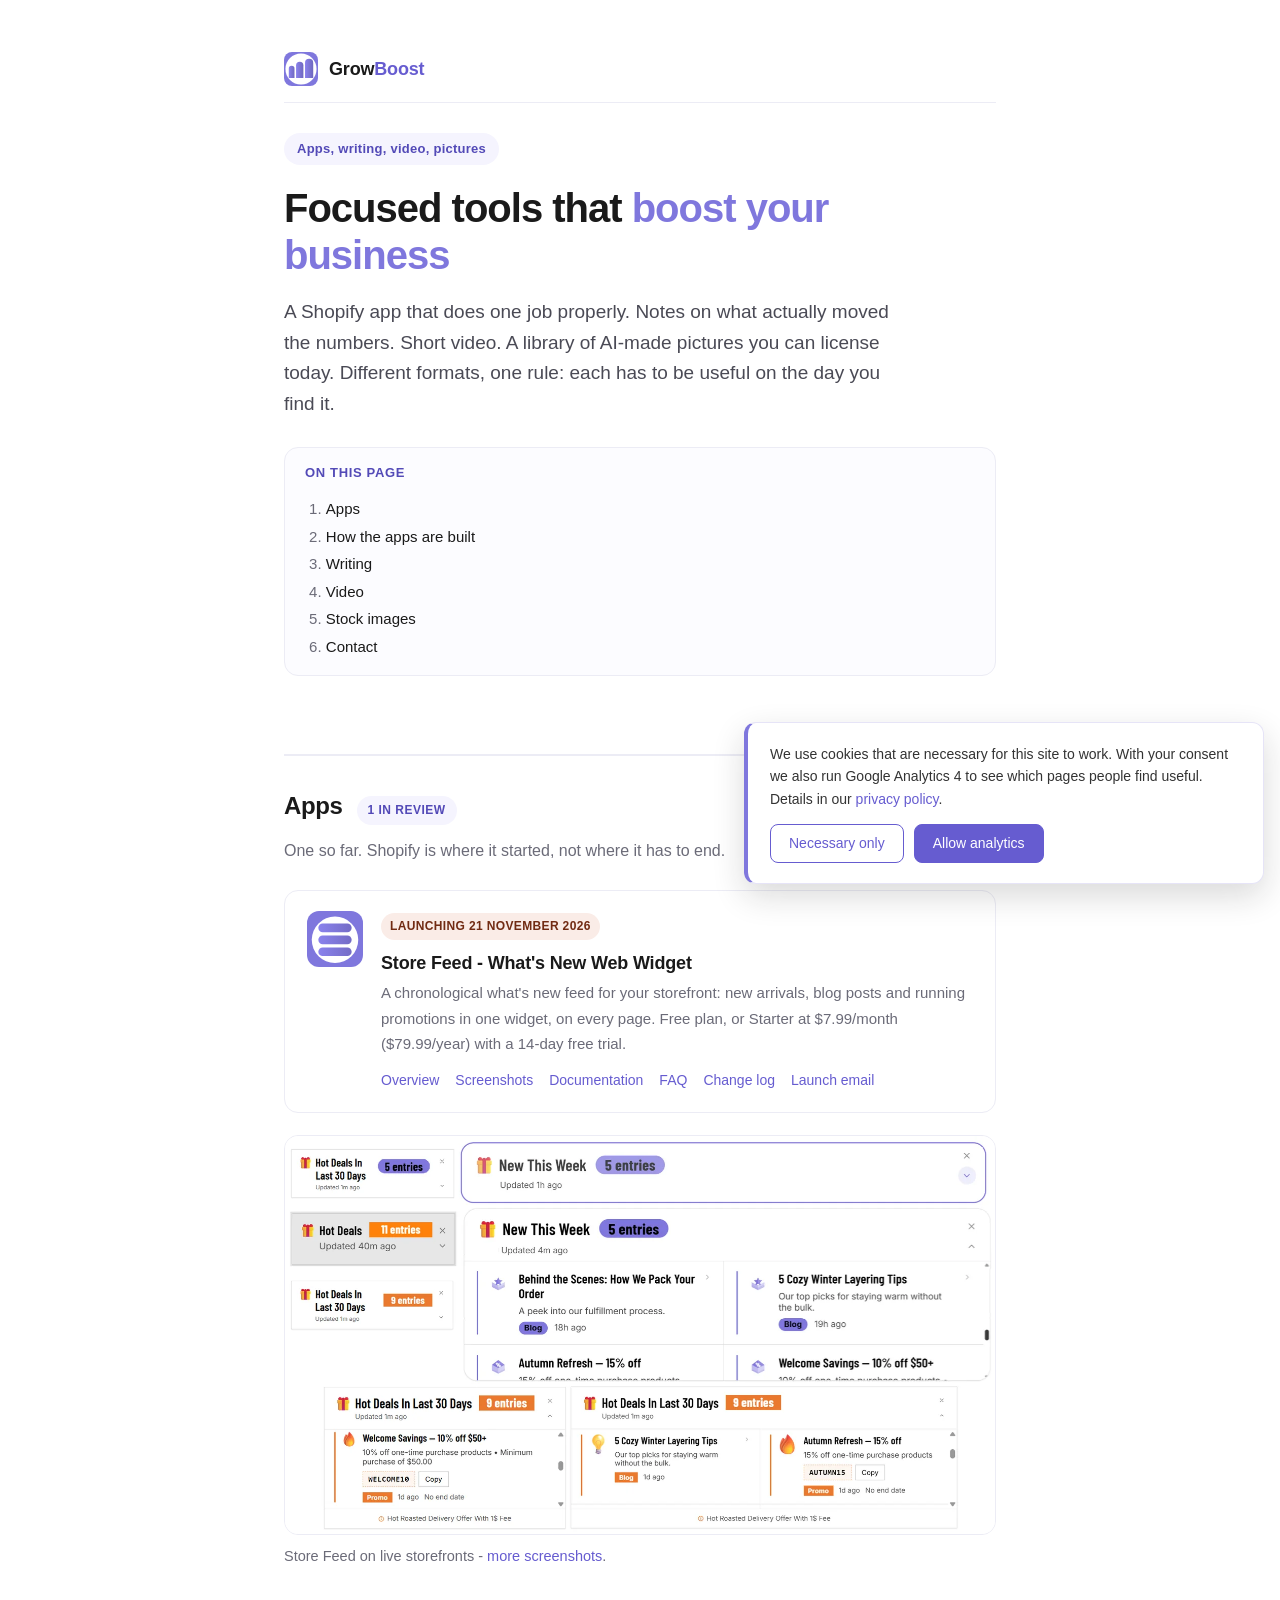
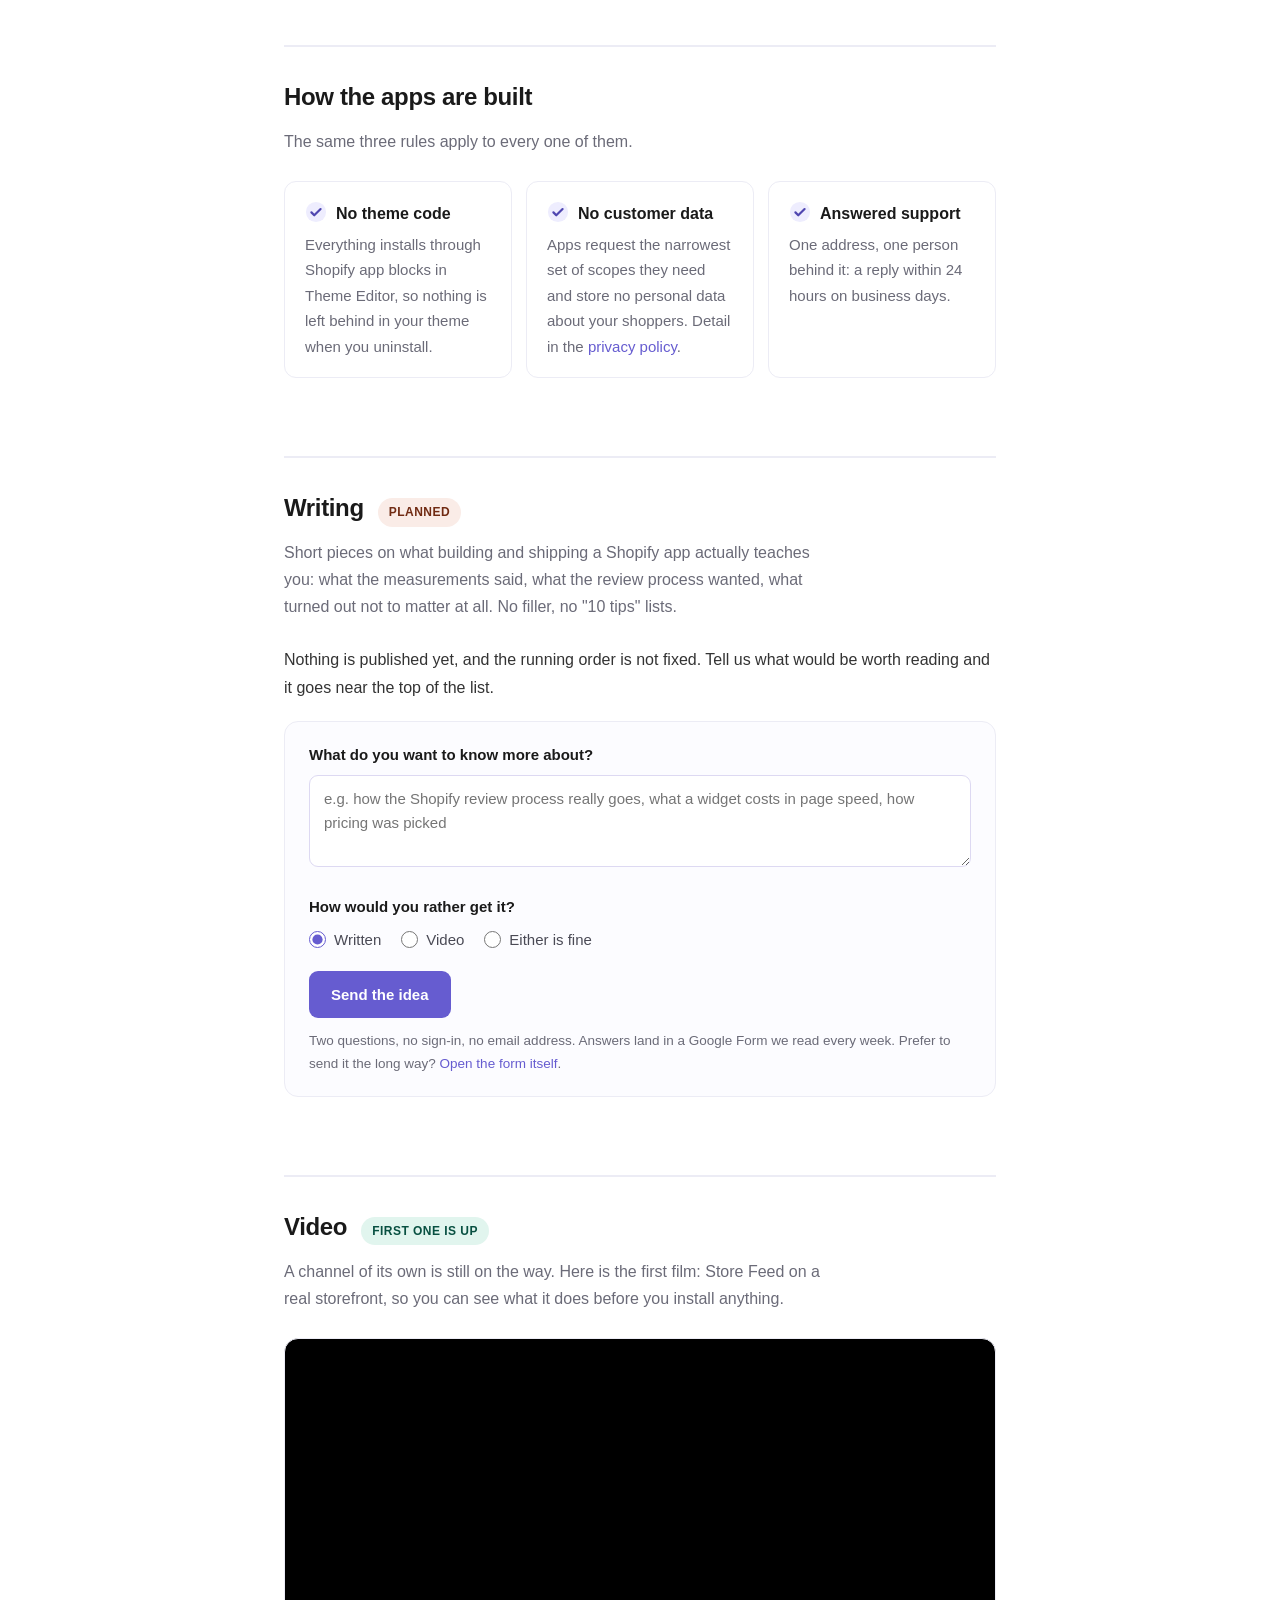
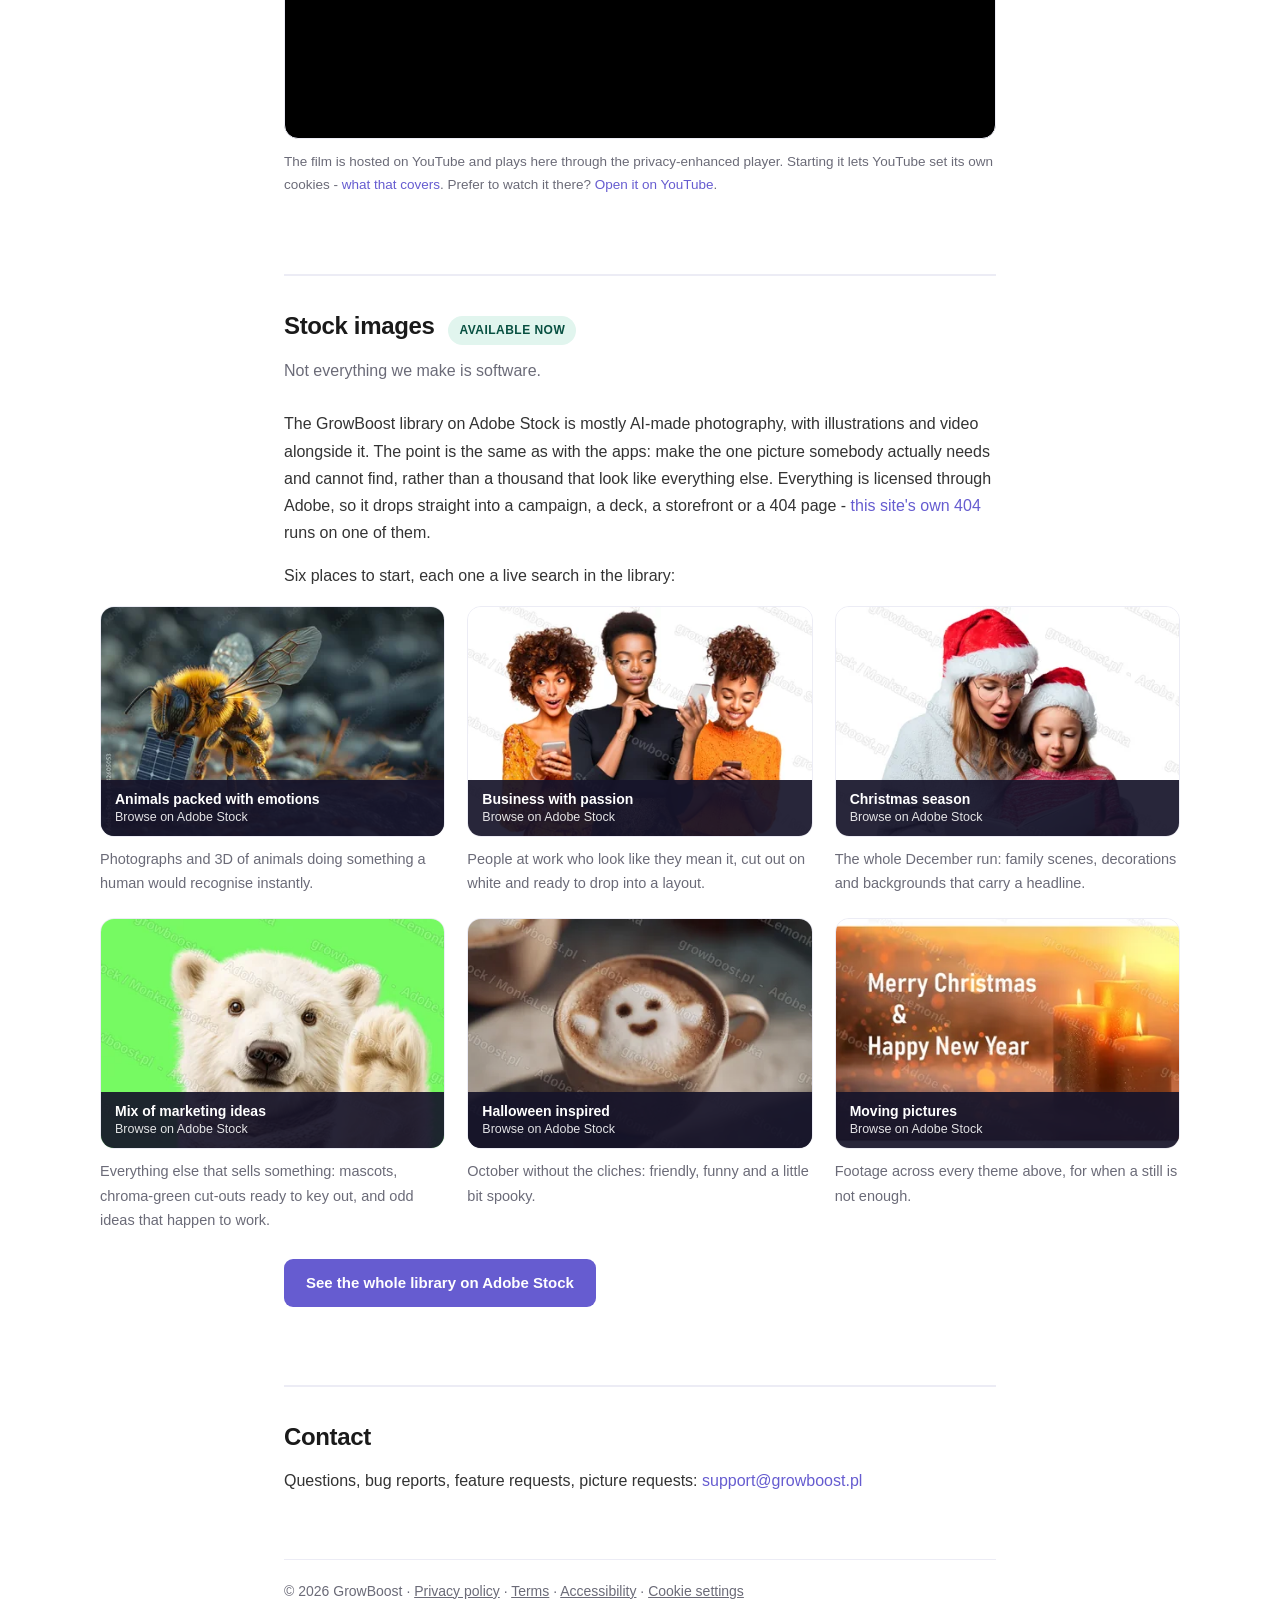
==== commit 0c6bfd8e: "Regulamin dla sprzedawcow (Terms of Service) z DPA Nowa strona /terms/, wymagana przez regulamin API" ====
--- a/index.html
+++ b/index.html
@@ -316,6 +316,7 @@
   <p class="meta">
     &copy; 2026 GrowBoost &middot;
     <a href="/privacy-policy/">Privacy policy</a> &middot;
+    <a href="/terms/">Terms</a> &middot;
     <a href="/privacy-policy/#p11">Accessibility</a> &middot;
     <a href="#" data-gb-consent-open>Cookie settings</a>
   </p>
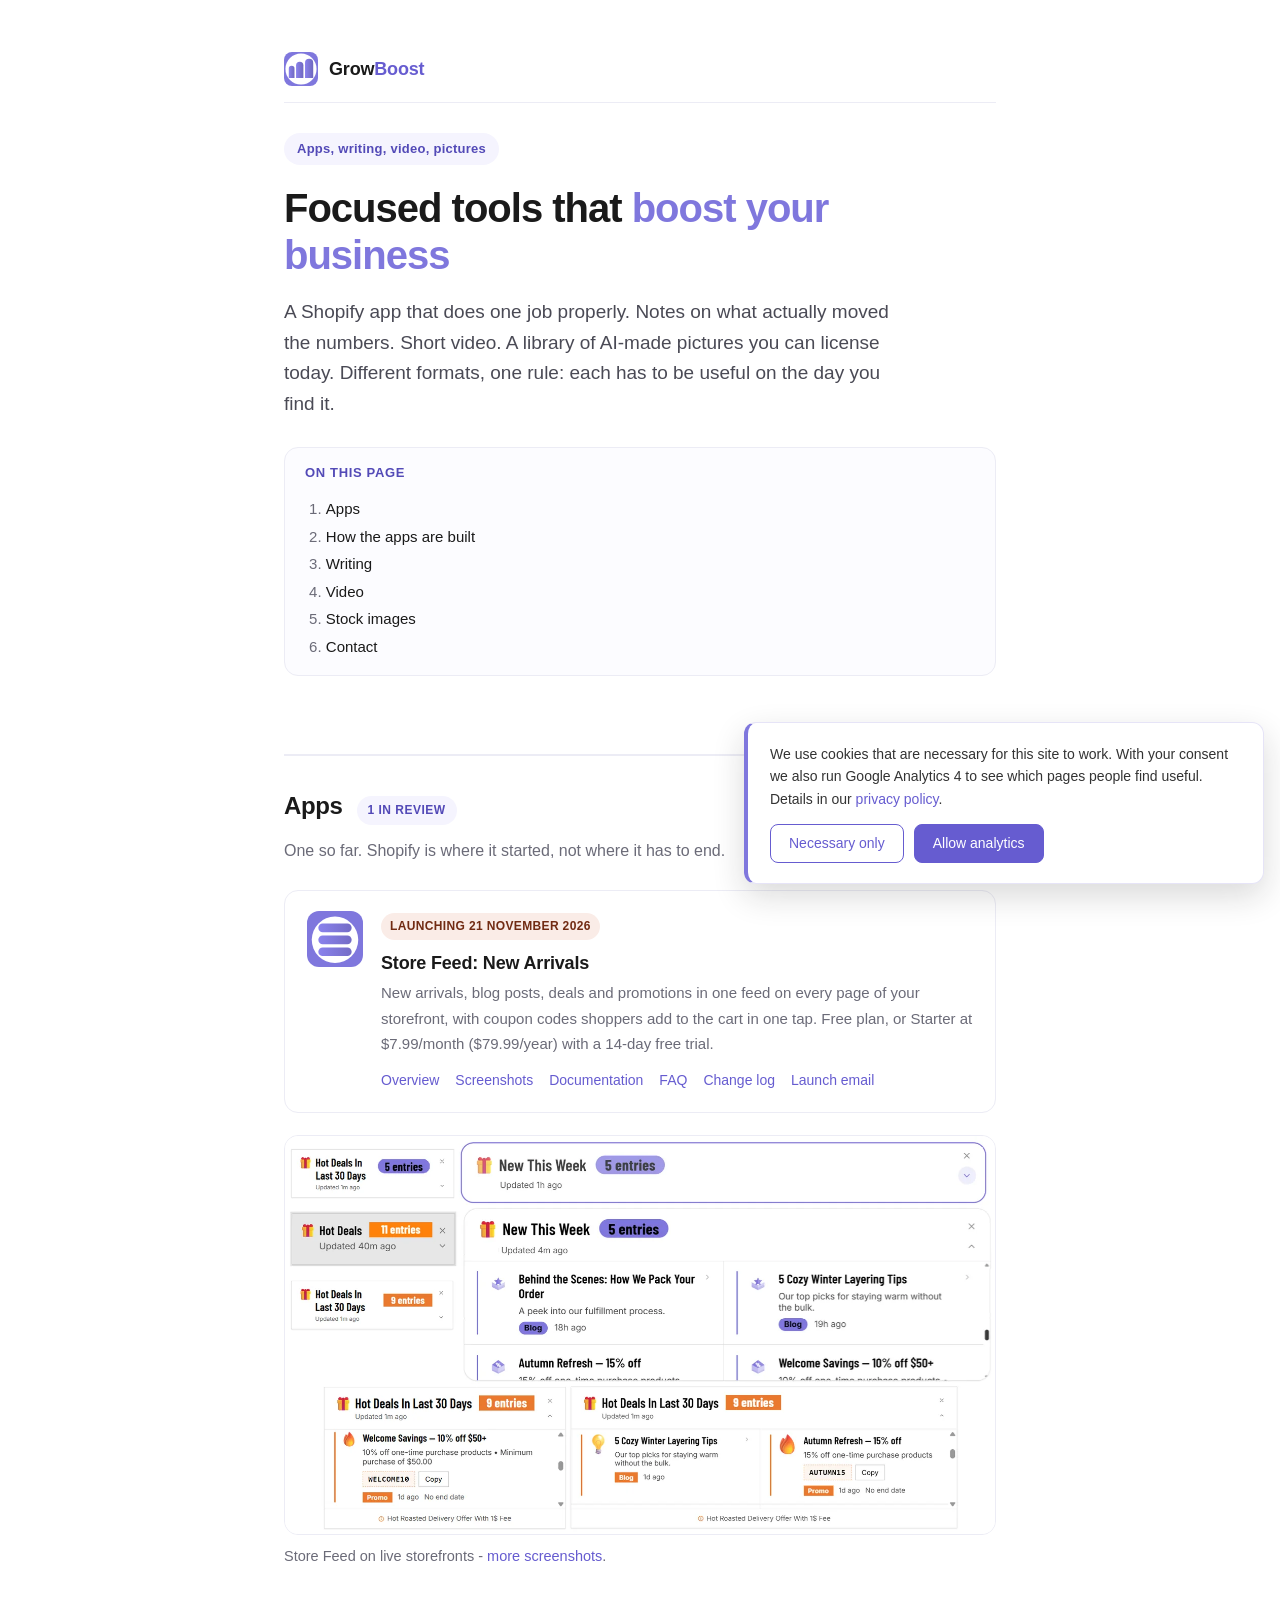
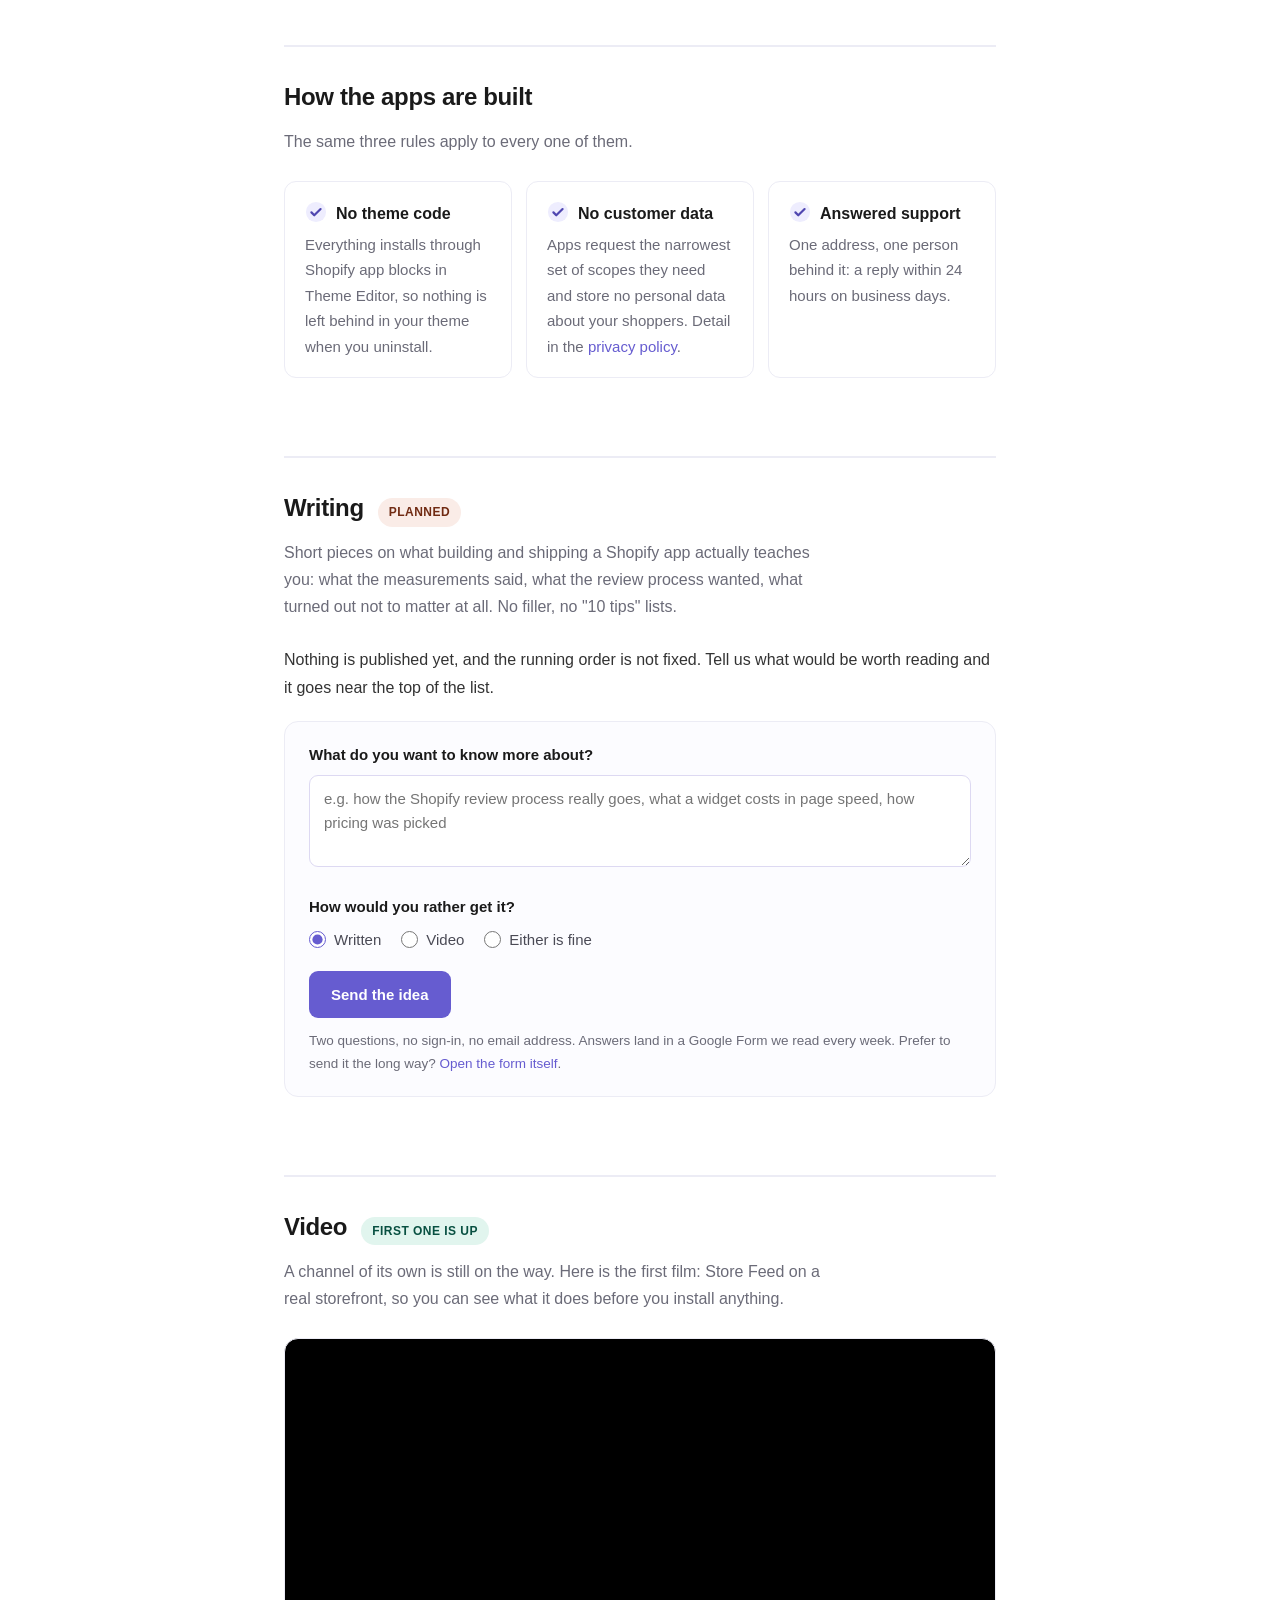
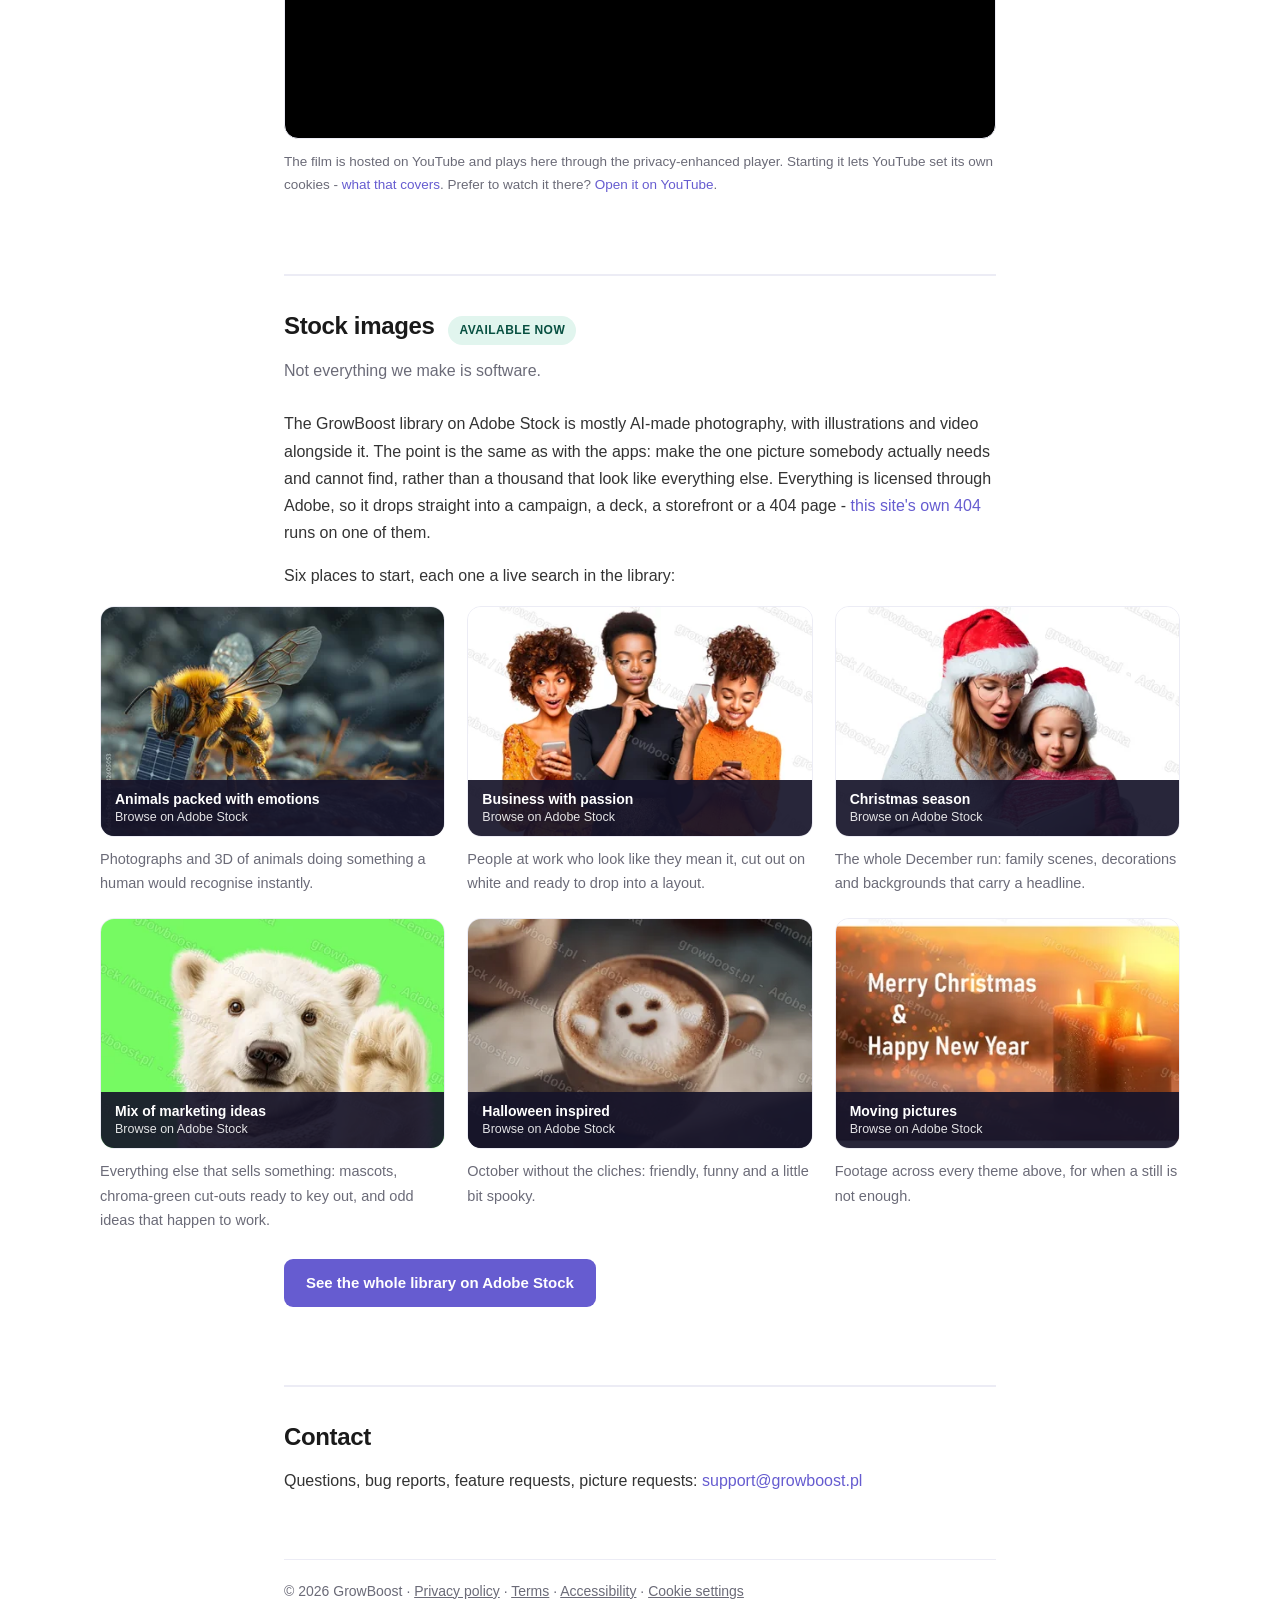
==== commit 02d894ab: "Nowa nazwa aplikacji: Store Feed: New Arrivals Decyzja operatorki 18.11. Stara nazwa "Store Feed - W" ====
--- a/index.html
+++ b/index.html
@@ -56,7 +56,7 @@
       "@type": "Offer",
       "itemOffered": {
         "@type": "SoftwareApplication",
-        "name": "Store Feed - What's New Web Widget",
+        "name": "Store Feed: New Arrivals",
         "applicationCategory": "BusinessApplication",
         "operatingSystem": "Shopify",
         "url": "https://growboost.pl/store-feed-what-s-new-app/"
@@ -123,8 +123,8 @@
       <svg class="project__icon" viewBox="0 0 48 48" width="56" height="56" role="img" focusable="false"><title>Store Feed app icon</title><defs><linearGradient id="sfg" x1="0" y1="0" x2="1" y2="0"><stop offset="0" stop-color="#8A82ED"/><stop offset="1" stop-color="#746CC6"/></linearGradient></defs><rect width="48" height="48" rx="3.24" fill="#7F77DD"/><circle cx="24" cy="24.72" r="19.92" fill="#fff"/><rect x="9.72" y="10.76" width="28.56" height="7.36" rx="3.68" fill="url(#sfg)"/><rect x="9.72" y="21.04" width="28.56" height="7.4" rx="3.7" fill="url(#sfg)"/><rect x="9.72" y="31.24" width="28.56" height="7.4" rx="3.7" fill="url(#sfg)"/></svg>
       <div class="project__body">
         <p class="badge badge--soon">Launching 21 November 2026</p>
-        <p class="project__name"><a href="/store-feed-what-s-new-app/">Store Feed - What's New Web Widget</a></p>
-        <p class="project__desc">A chronological what's new feed for your storefront: new arrivals, blog posts and running promotions in one widget, on every page. Free plan, or Starter at $7.99/month ($79.99/year) with a 14-day free trial.</p>
+        <p class="project__name"><a href="/store-feed-what-s-new-app/">Store Feed: New Arrivals</a></p>
+        <p class="project__desc">New arrivals, blog posts, deals and promotions in one feed on every page of your storefront, with coupon codes shoppers add to the cart in one tap. Free plan, or Starter at $7.99/month ($79.99/year) with a 14-day free trial.</p>
         <p class="project__links">
           <a href="/store-feed-what-s-new-app/#overview">Overview</a>
           <a href="/store-feed-what-s-new-app/#screens">Screenshots</a>
@@ -224,7 +224,7 @@
 
   <div class="video">
     <iframe src="https://www.youtube-nocookie.com/embed/8U2MmFwHepE?enablejsapi=1&amp;rel=0"
-            title="Store Feed - What's New: promotional video"
+            title="Store Feed: New Arrivals - promotional video"
             referrerpolicy="strict-origin-when-cross-origin"
             allow="accelerometer; autoplay; clipboard-write; encrypted-media; gyroscope; picture-in-picture; web-share"
             allowfullscreen></iframe>
@@ -316,7 +316,7 @@
   <p class="meta">
     &copy; 2026 GrowBoost &middot;
     <a href="/privacy-policy/">Privacy policy</a> &middot;
-    <a href="/terms/">Terms</a> &middot;
+    <a href="/store-feed-what-s-new-app/terms/">Terms</a> &middot;
     <a href="/privacy-policy/#p11">Accessibility</a> &middot;
     <a href="#" data-gb-consent-open>Cookie settings</a>
   </p>
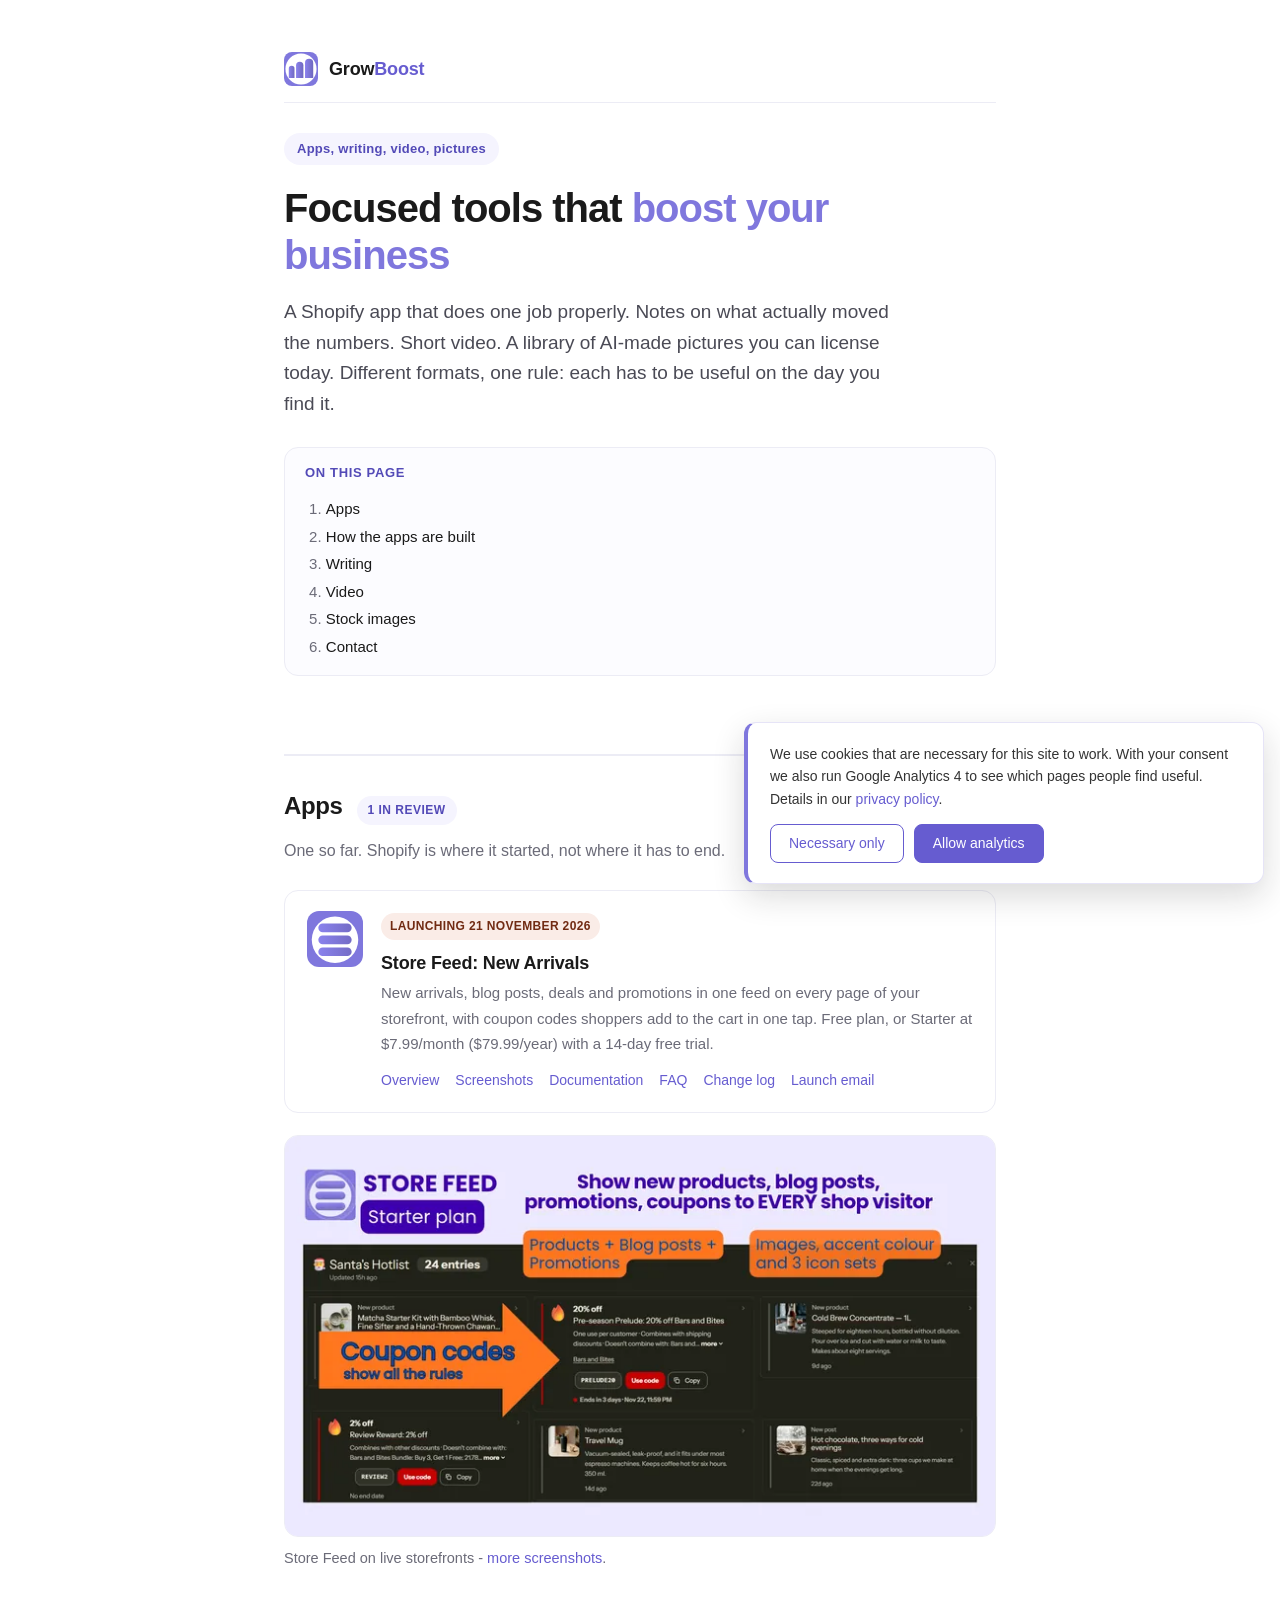
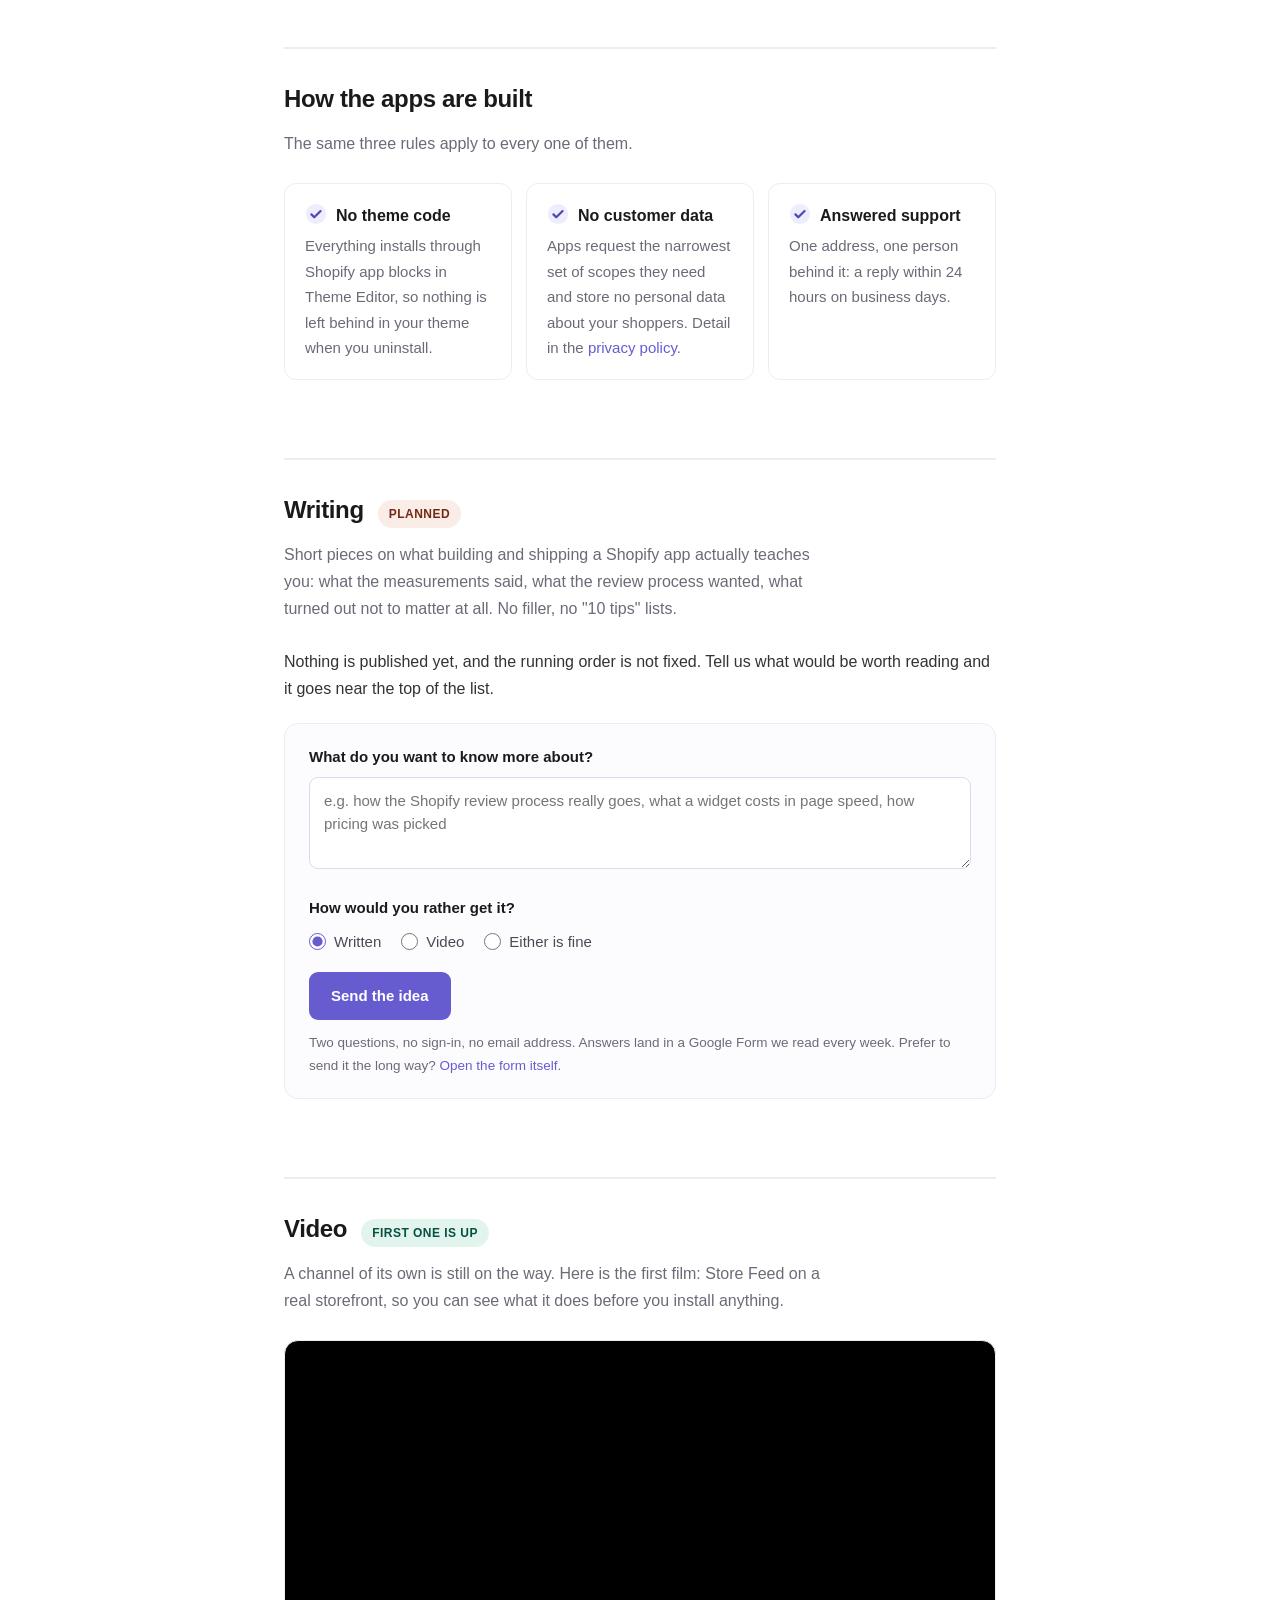
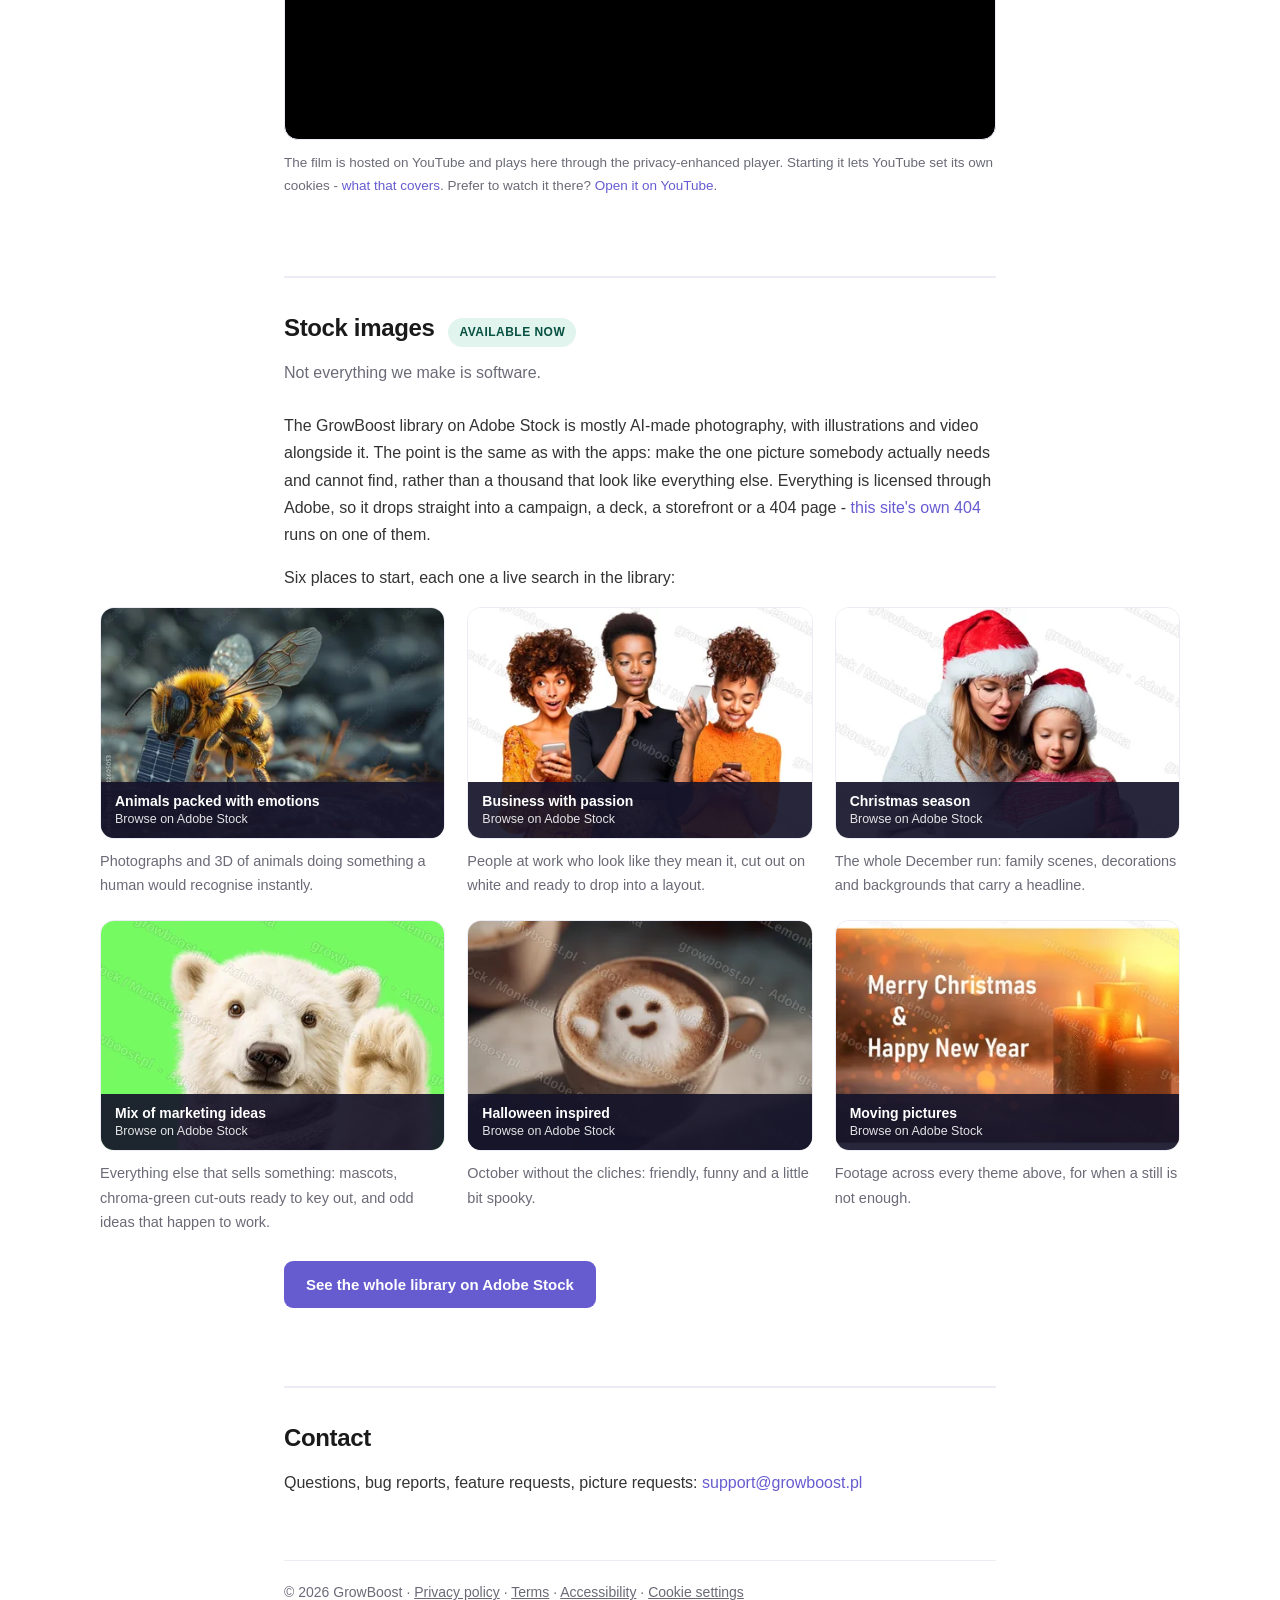
==== commit 0f0946cd: "Sekcja Screenshots: 12 nowych obrazkow w ramce, trzy grupy Stare 7 zrzutow (widget-light-themes, wid" ====
--- a/index.html
+++ b/index.html
@@ -14,10 +14,10 @@
 <meta property="og:url" content="https://growboost.pl/">
 <meta property="og:title" content="GrowBoost - focused tools that boost your business">
 <meta property="og:description" content="A Shopify app that does one job well, writing about what moved the numbers, video, and AI-made stock images. Different formats, one rule: useful on the day you find it.">
-<meta property="og:image" content="https://growboost.pl/assets/shots/widget-light-themes-1200.jpg">
+<meta property="og:image" content="https://growboost.pl/assets/shots/feed-starter-1200.jpg">
 <meta property="og:image:width" content="1200">
-<meta property="og:image:height" content="672">
-<meta property="og:image:alt" content="Store Feed widgets on Shopify storefronts, listing new products, blog posts and promotions.">
+<meta property="og:image:height" content="675">
+<meta property="og:image:alt" content="The Store Feed widget on a dark Shopify storefront, listing new products, a blog post and promotions with discount codes.">
 <meta name="twitter:card" content="summary_large_image">
 
 <link rel="preconnect" href="https://www.googletagmanager.com" crossorigin>
@@ -26,7 +26,7 @@
 <link rel="icon" href="/favicon.ico?v=20261112" sizes="any">
 <link rel="icon" type="image/png" sizes="64x64" href="/assets/favicon-64-v2.png">
 <link rel="apple-touch-icon" href="/assets/apple-touch-icon-v2.png">
-<link rel="stylesheet" href="/assets/site.css?v=20261112">
+<link rel="stylesheet" href="/assets/site.css?v=20261123">
 <link rel="stylesheet" href="/assets/consent.css?v=20261112">
 <script src="/assets/consent.js?v=20261112"></script>
 <script src="/assets/gallery.js?v=20261112" defer></script>
@@ -59,7 +59,7 @@
         "name": "Store Feed: New Arrivals",
         "applicationCategory": "BusinessApplication",
         "operatingSystem": "Shopify",
-        "url": "https://growboost.pl/store-feed-what-s-new-app/"
+        "url": "https://growboost.pl/store-feed-new-arrivals/"
       }
     }
   ]
@@ -123,29 +123,29 @@
       <svg class="project__icon" viewBox="0 0 48 48" width="56" height="56" role="img" focusable="false"><title>Store Feed app icon</title><defs><linearGradient id="sfg" x1="0" y1="0" x2="1" y2="0"><stop offset="0" stop-color="#8A82ED"/><stop offset="1" stop-color="#746CC6"/></linearGradient></defs><rect width="48" height="48" rx="3.24" fill="#7F77DD"/><circle cx="24" cy="24.72" r="19.92" fill="#fff"/><rect x="9.72" y="10.76" width="28.56" height="7.36" rx="3.68" fill="url(#sfg)"/><rect x="9.72" y="21.04" width="28.56" height="7.4" rx="3.7" fill="url(#sfg)"/><rect x="9.72" y="31.24" width="28.56" height="7.4" rx="3.7" fill="url(#sfg)"/></svg>
       <div class="project__body">
         <p class="badge badge--soon">Launching 21 November 2026</p>
-        <p class="project__name"><a href="/store-feed-what-s-new-app/">Store Feed: New Arrivals</a></p>
+        <p class="project__name"><a href="/store-feed-new-arrivals/">Store Feed: New Arrivals</a></p>
         <p class="project__desc">New arrivals, blog posts, deals and promotions in one feed on every page of your storefront, with coupon codes shoppers add to the cart in one tap. Free plan, or Starter at $7.99/month ($79.99/year) with a 14-day free trial.</p>
         <p class="project__links">
-          <a href="/store-feed-what-s-new-app/#overview">Overview</a>
-          <a href="/store-feed-what-s-new-app/#screens">Screenshots</a>
-          <a href="/store-feed-what-s-new-app/#doc">Documentation</a>
-          <a href="/store-feed-what-s-new-app/#faq">FAQ</a>
-          <a href="/store-feed-what-s-new-app/#changelog">Change log</a>
-          <a href="/store-feed-what-s-new-app/#launch">Launch email</a>
+          <a href="/store-feed-new-arrivals/#overview">Overview</a>
+          <a href="/store-feed-new-arrivals/#screens">Screenshots</a>
+          <a href="/store-feed-new-arrivals/#doc">Documentation</a>
+          <a href="/store-feed-new-arrivals/#faq">FAQ</a>
+          <a href="/store-feed-new-arrivals/#changelog">Change log</a>
+          <a href="/store-feed-new-arrivals/#launch">Launch email</a>
         </p>
       </div>
     </article></li>
   </ul>
 
   <figure class="shot reveal" style="margin-top:22px">
-    <a class="shot__btn" href="/store-feed-what-s-new-app/#screens" aria-label="Store Feed screenshots">
+    <a class="shot__btn" href="/store-feed-new-arrivals/#screens" aria-label="Store Feed screenshots">
       <picture>
-        <source type="image/webp" srcset="/assets/shots/widget-light-themes-700.webp 700w, /assets/shots/widget-light-themes-1400.webp 1400w" sizes="(max-width: 760px) 100vw, 712px">
-        <img src="/assets/shots/widget-light-themes-1200.jpg" width="1400" height="784" loading="lazy" decoding="async"
-             alt="Store Feed widgets on light Shopify themes, showing blog and promotion entries with an entry count badge, open and collapsed.">
+        <source type="image/webp" srcset="/assets/shots/feed-starter-720.webp 720w, /assets/shots/feed-starter-1440.webp 1440w" sizes="(max-width: 760px) 100vw, 712px">
+        <img src="/assets/shots/feed-starter-1200.jpg" width="1440" height="810" loading="lazy" decoding="async"
+             alt="The Store Feed widget on a dark Shopify theme, listing new products with photos, a blog post and two promotions with discount codes, Use code and Copy buttons.">
       </picture>
     </a>
-    <figcaption>Store Feed on live storefronts - <a href="/store-feed-what-s-new-app/#screens">more screenshots</a>.</figcaption>
+    <figcaption>Store Feed on live storefronts - <a href="/store-feed-new-arrivals/#screens">more screenshots</a>.</figcaption>
   </figure>
 
   <div class="sechead">
@@ -316,7 +316,7 @@
   <p class="meta">
     &copy; 2026 GrowBoost &middot;
     <a href="/privacy-policy/">Privacy policy</a> &middot;
-    <a href="/store-feed-what-s-new-app/terms/">Terms</a> &middot;
+    <a href="/store-feed-new-arrivals/terms/">Terms</a> &middot;
     <a href="/privacy-policy/#p11">Accessibility</a> &middot;
     <a href="#" data-gb-consent-open>Cookie settings</a>
   </p>
--- a/assets/site.css
+++ b/assets/site.css
@@ -325,7 +325,7 @@
 }
 .bleed > * { max-width: 1080px; margin-inline: auto; }
 
-.shots { display: grid; gap: 26px; list-style: none; margin: 0; padding: 0; }
+.shots { display: grid; gap: 40px; list-style: none; margin: 0; padding: 0; }
 @media (min-width: 900px) {
   .shots--two { grid-template-columns: 1fr 1fr; }
 }
@@ -342,8 +342,9 @@
 .shot__btn:hover { border-color: var(--brand); box-shadow: 0 10px 30px rgba(83, 74, 183, 0.13); transform: translateY(-2px); }
 .shot__btn:focus-visible { outline: 2px solid var(--brand); outline-offset: 3px; }
 .shot__btn img { display: block; width: 100%; height: auto; }
-.shot figcaption { font-size: 14.5px; color: var(--ink-mute); margin-top: 10px; line-height: 1.55; }
+.shot figcaption { font-size: 14.5px; color: var(--ink-mute); margin-top: 10px; line-height: 1.55; max-width: 74ch; }
 .shot figcaption b { color: var(--ink-soft); font-weight: 600; }
+.shot__doc { display: block; margin-top: 6px; font-size: 13.5px; font-weight: 600; }
 
 /* --- lightbox --- */
 .lb {
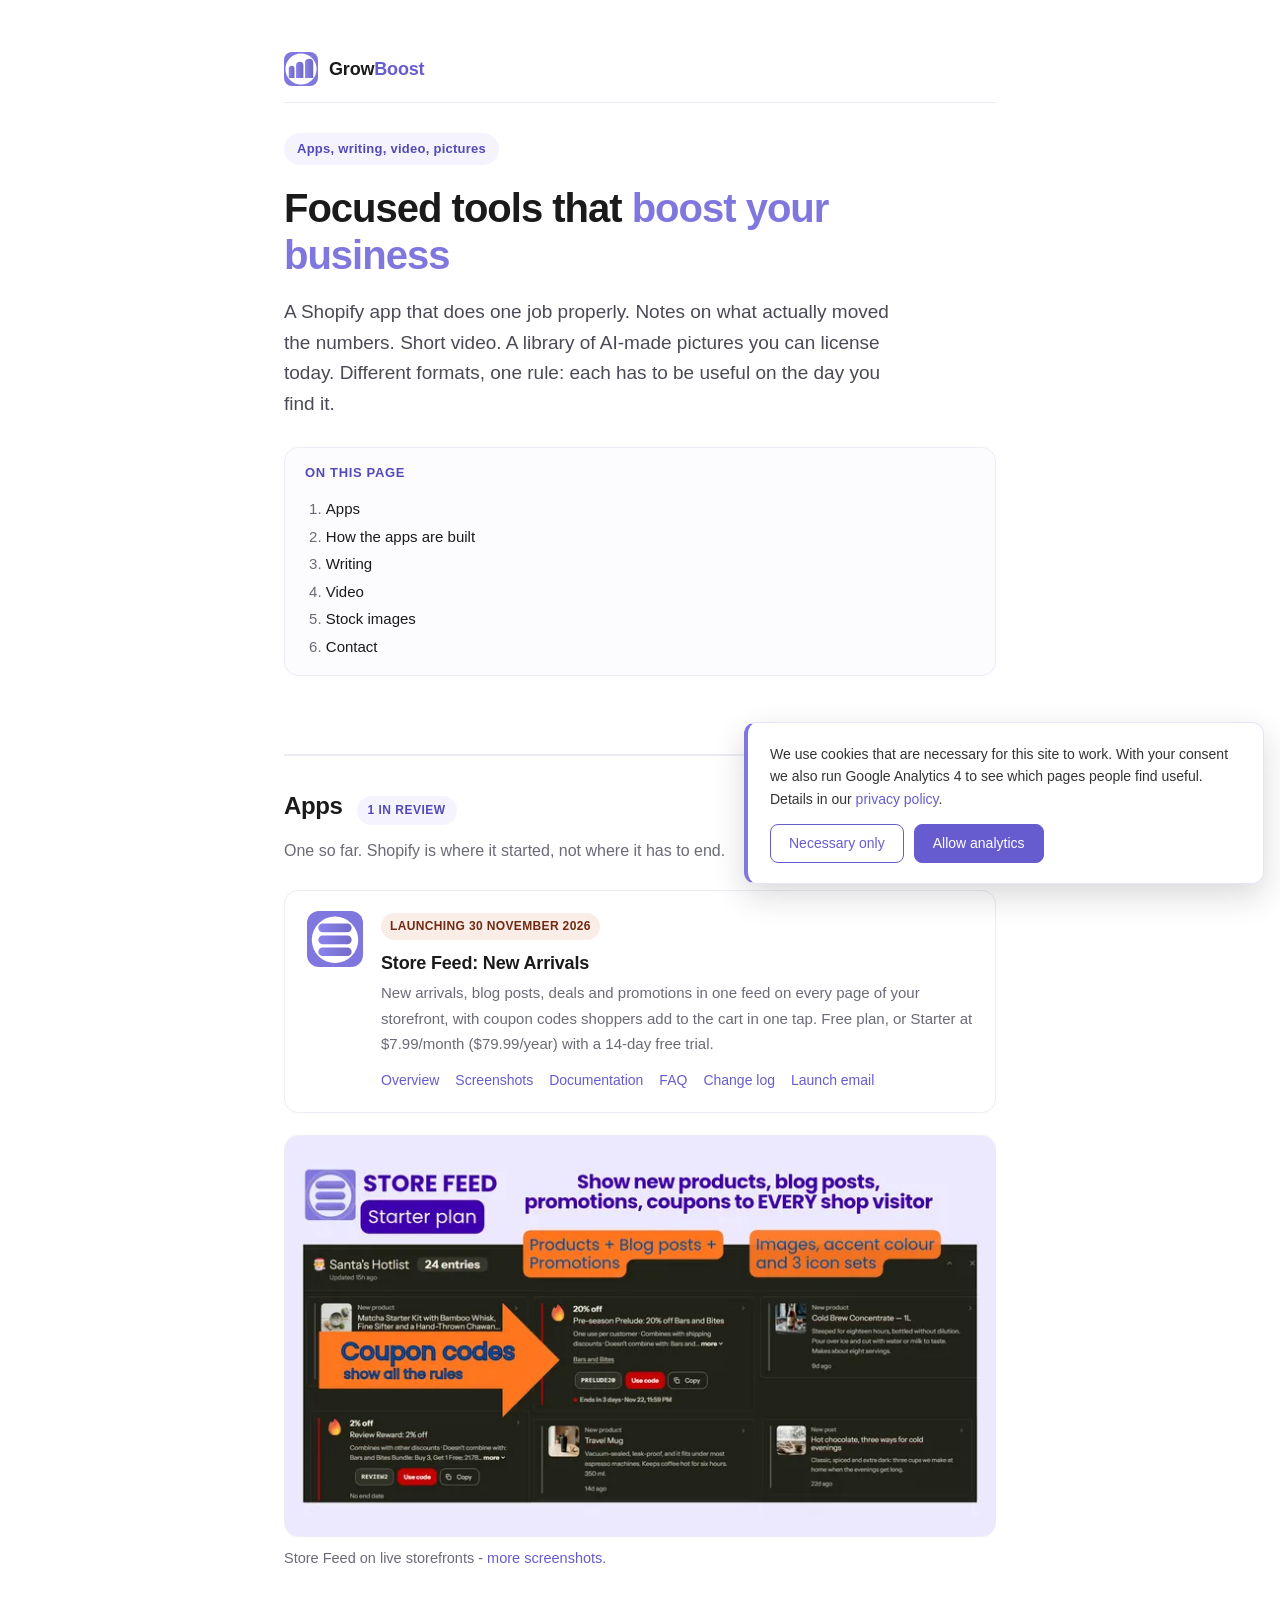
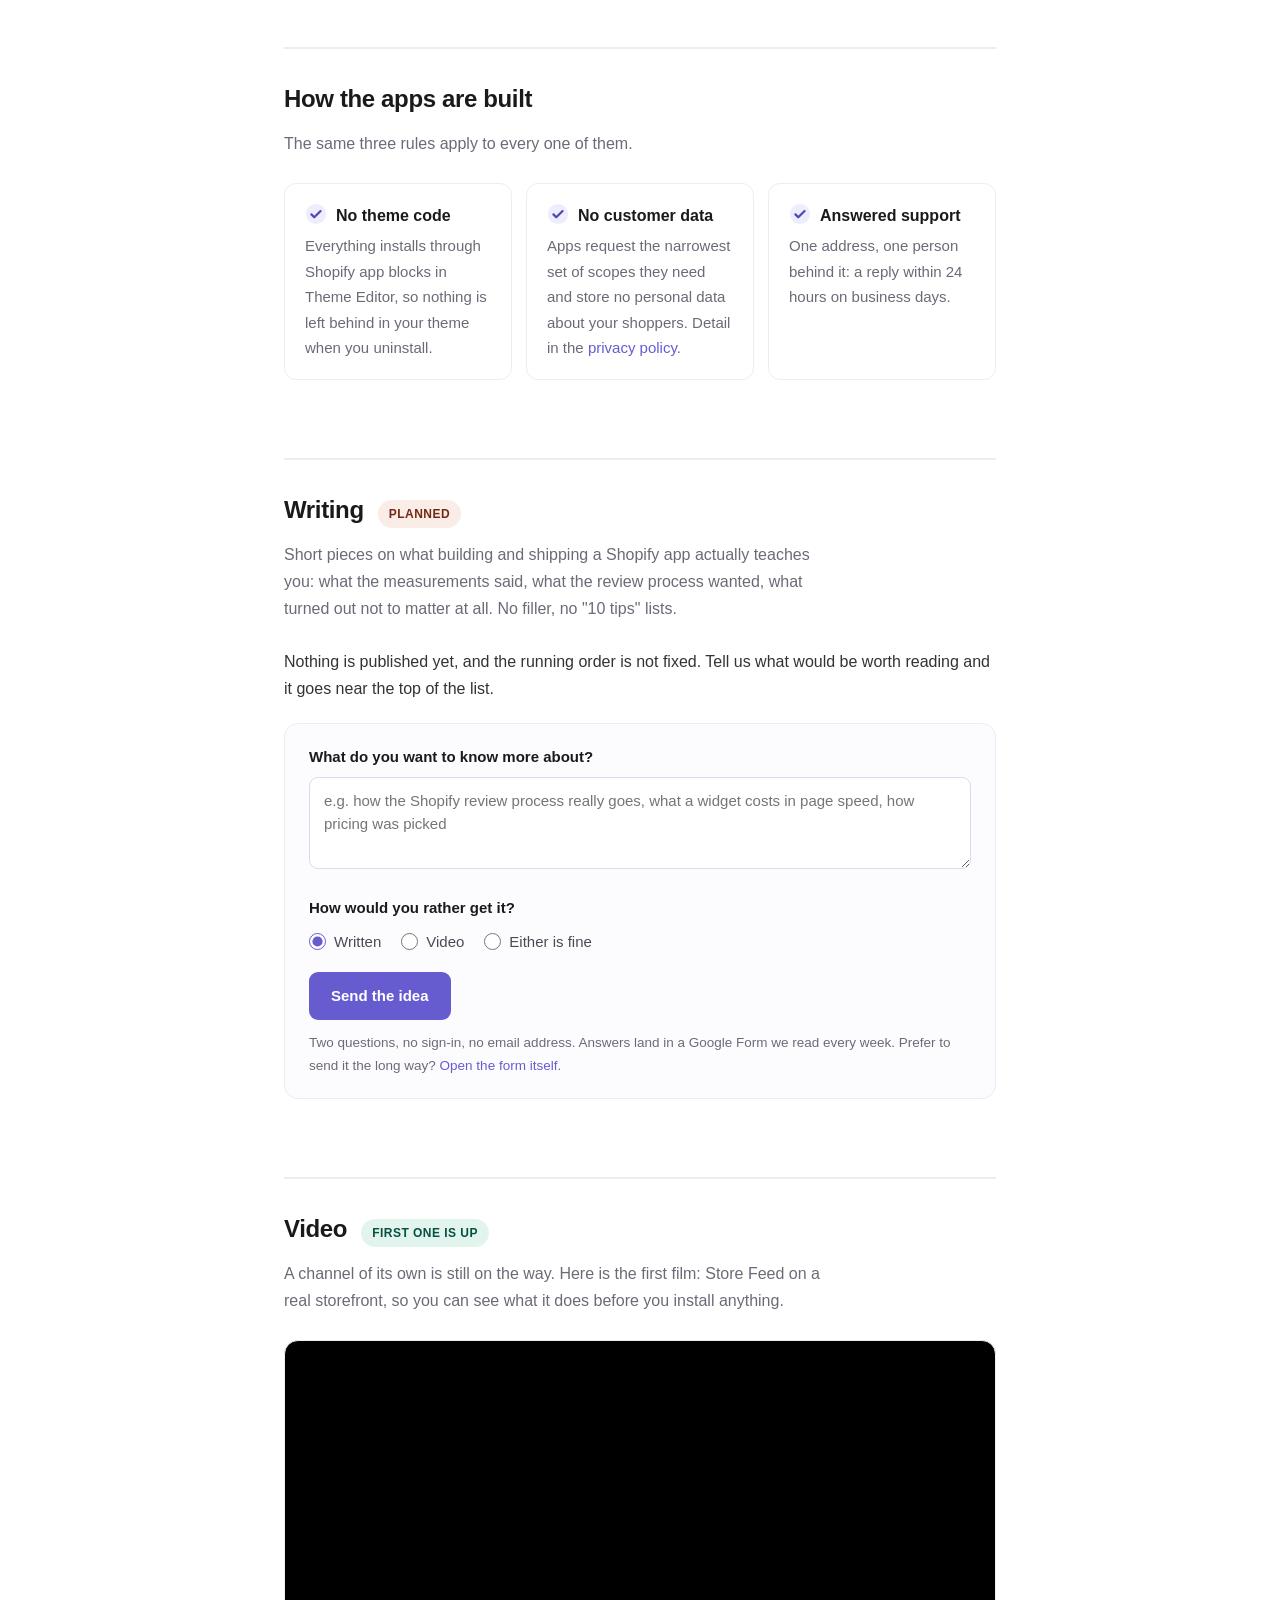
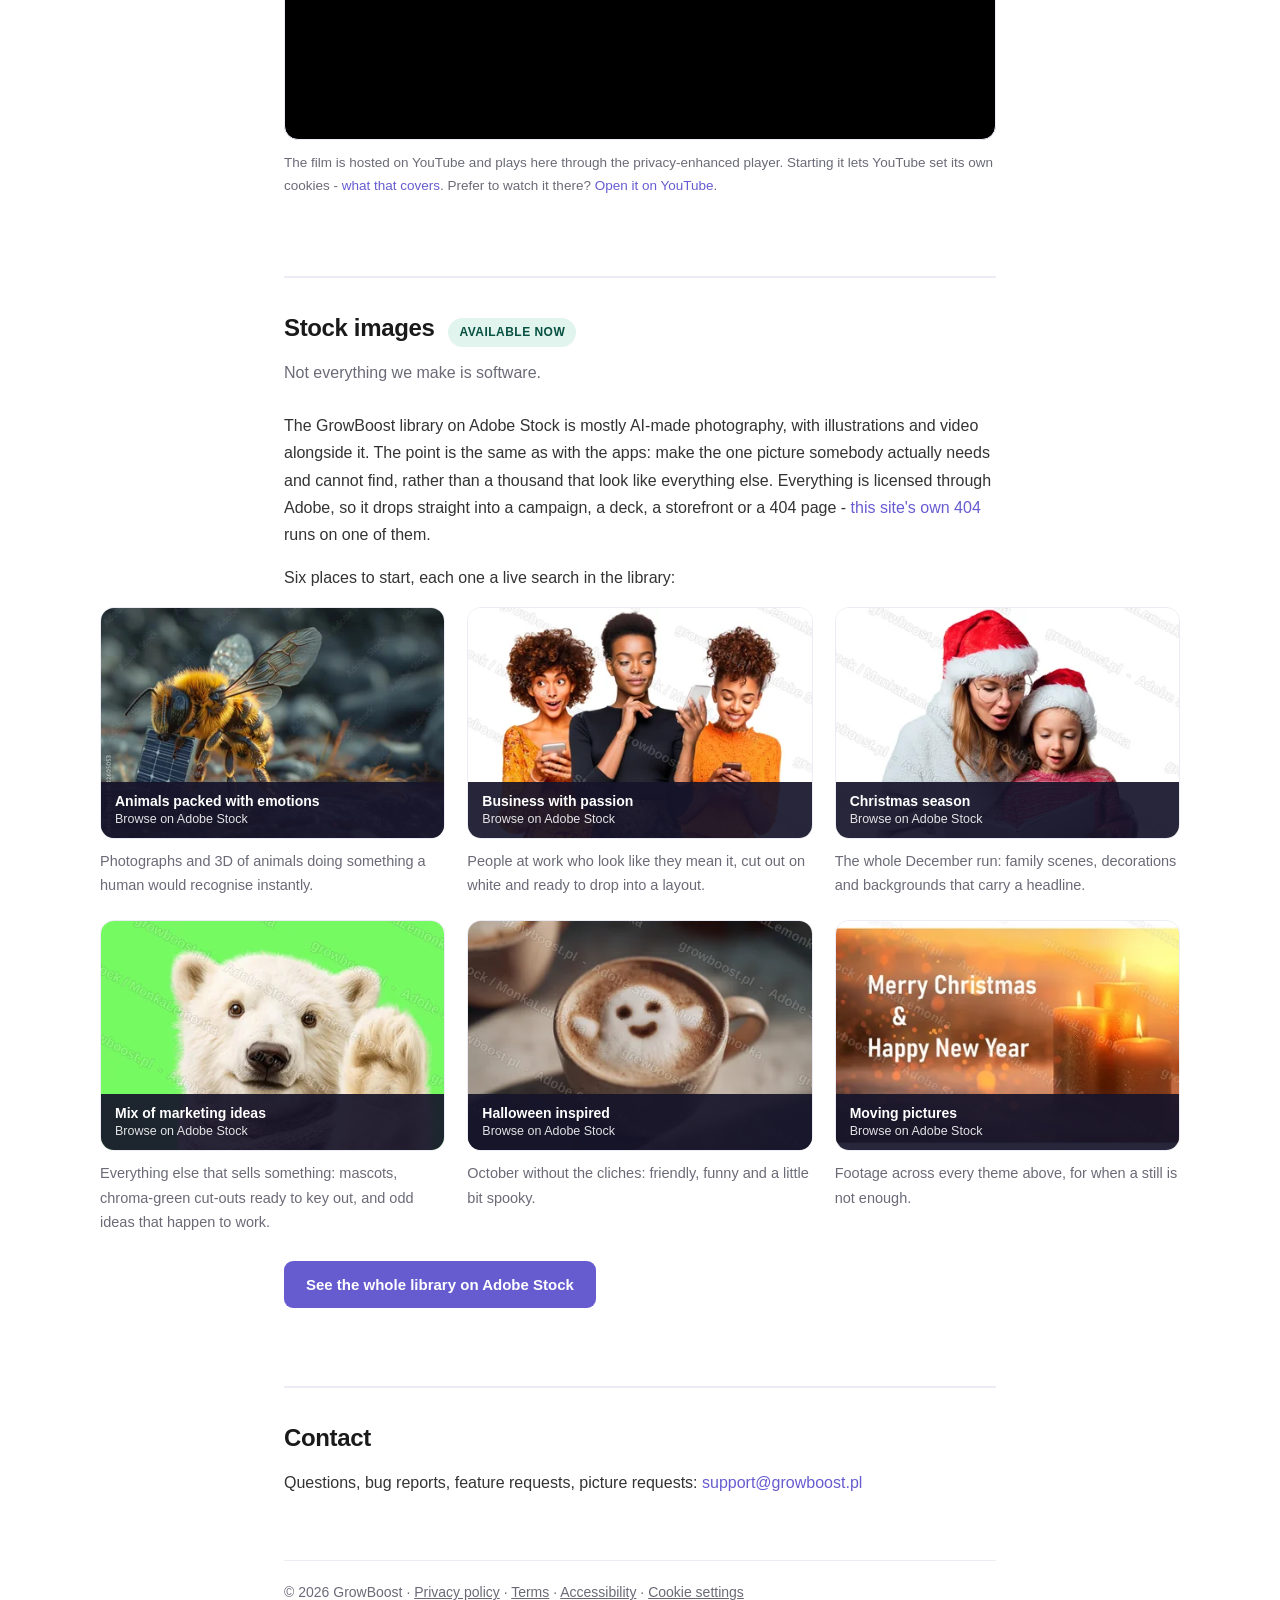
==== commit a6a254fc: "Data premiery: 30 listopada 2026 Zmienione wszystkie piec miejsc z data: licznik w assets/launch.js " ====
--- a/index.html
+++ b/index.html
@@ -122,7 +122,7 @@
     <li><article class="project">
       <svg class="project__icon" viewBox="0 0 48 48" width="56" height="56" role="img" focusable="false"><title>Store Feed app icon</title><defs><linearGradient id="sfg" x1="0" y1="0" x2="1" y2="0"><stop offset="0" stop-color="#8A82ED"/><stop offset="1" stop-color="#746CC6"/></linearGradient></defs><rect width="48" height="48" rx="3.24" fill="#7F77DD"/><circle cx="24" cy="24.72" r="19.92" fill="#fff"/><rect x="9.72" y="10.76" width="28.56" height="7.36" rx="3.68" fill="url(#sfg)"/><rect x="9.72" y="21.04" width="28.56" height="7.4" rx="3.7" fill="url(#sfg)"/><rect x="9.72" y="31.24" width="28.56" height="7.4" rx="3.7" fill="url(#sfg)"/></svg>
       <div class="project__body">
-        <p class="badge badge--soon">Launching 21 November 2026</p>
+        <p class="badge badge--soon">Launching 30 November 2026</p>
         <p class="project__name"><a href="/store-feed-new-arrivals/">Store Feed: New Arrivals</a></p>
         <p class="project__desc">New arrivals, blog posts, deals and promotions in one feed on every page of your storefront, with coupon codes shoppers add to the cart in one tap. Free plan, or Starter at $7.99/month ($79.99/year) with a 14-day free trial.</p>
         <p class="project__links">
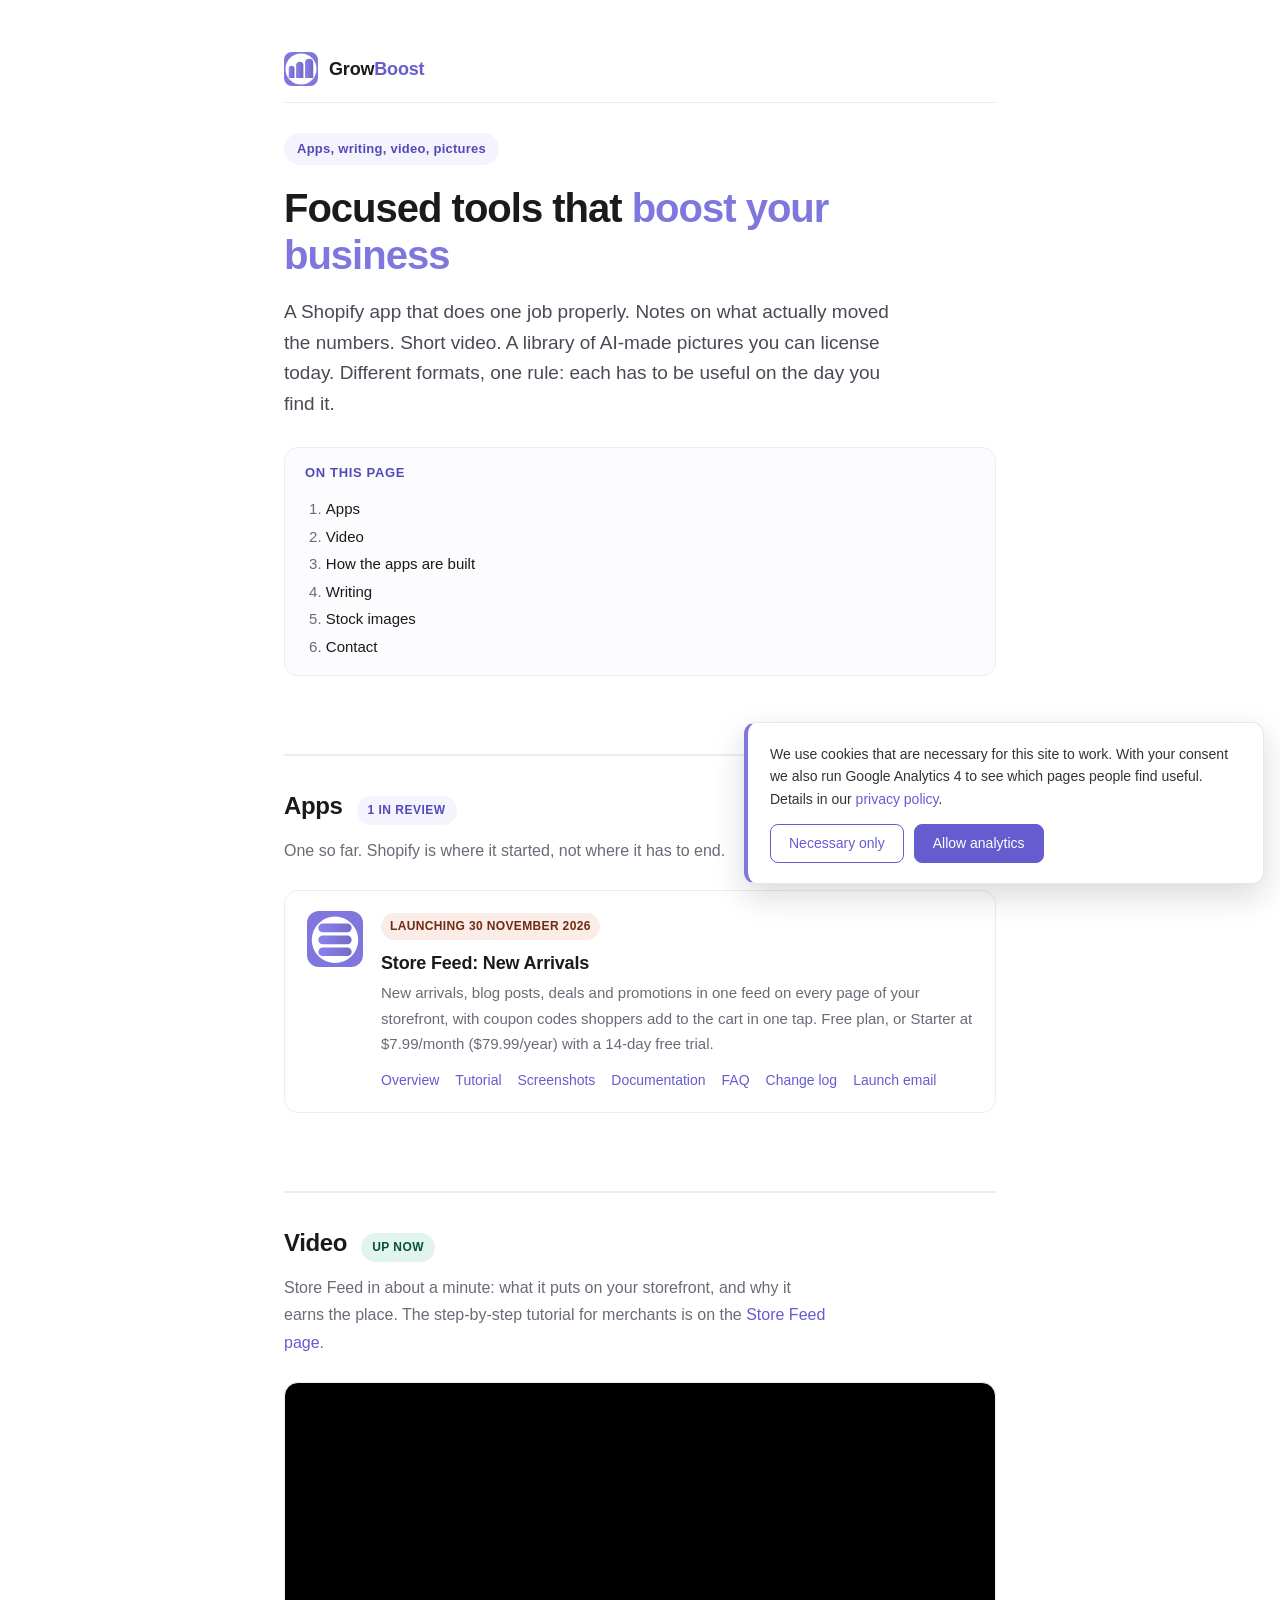
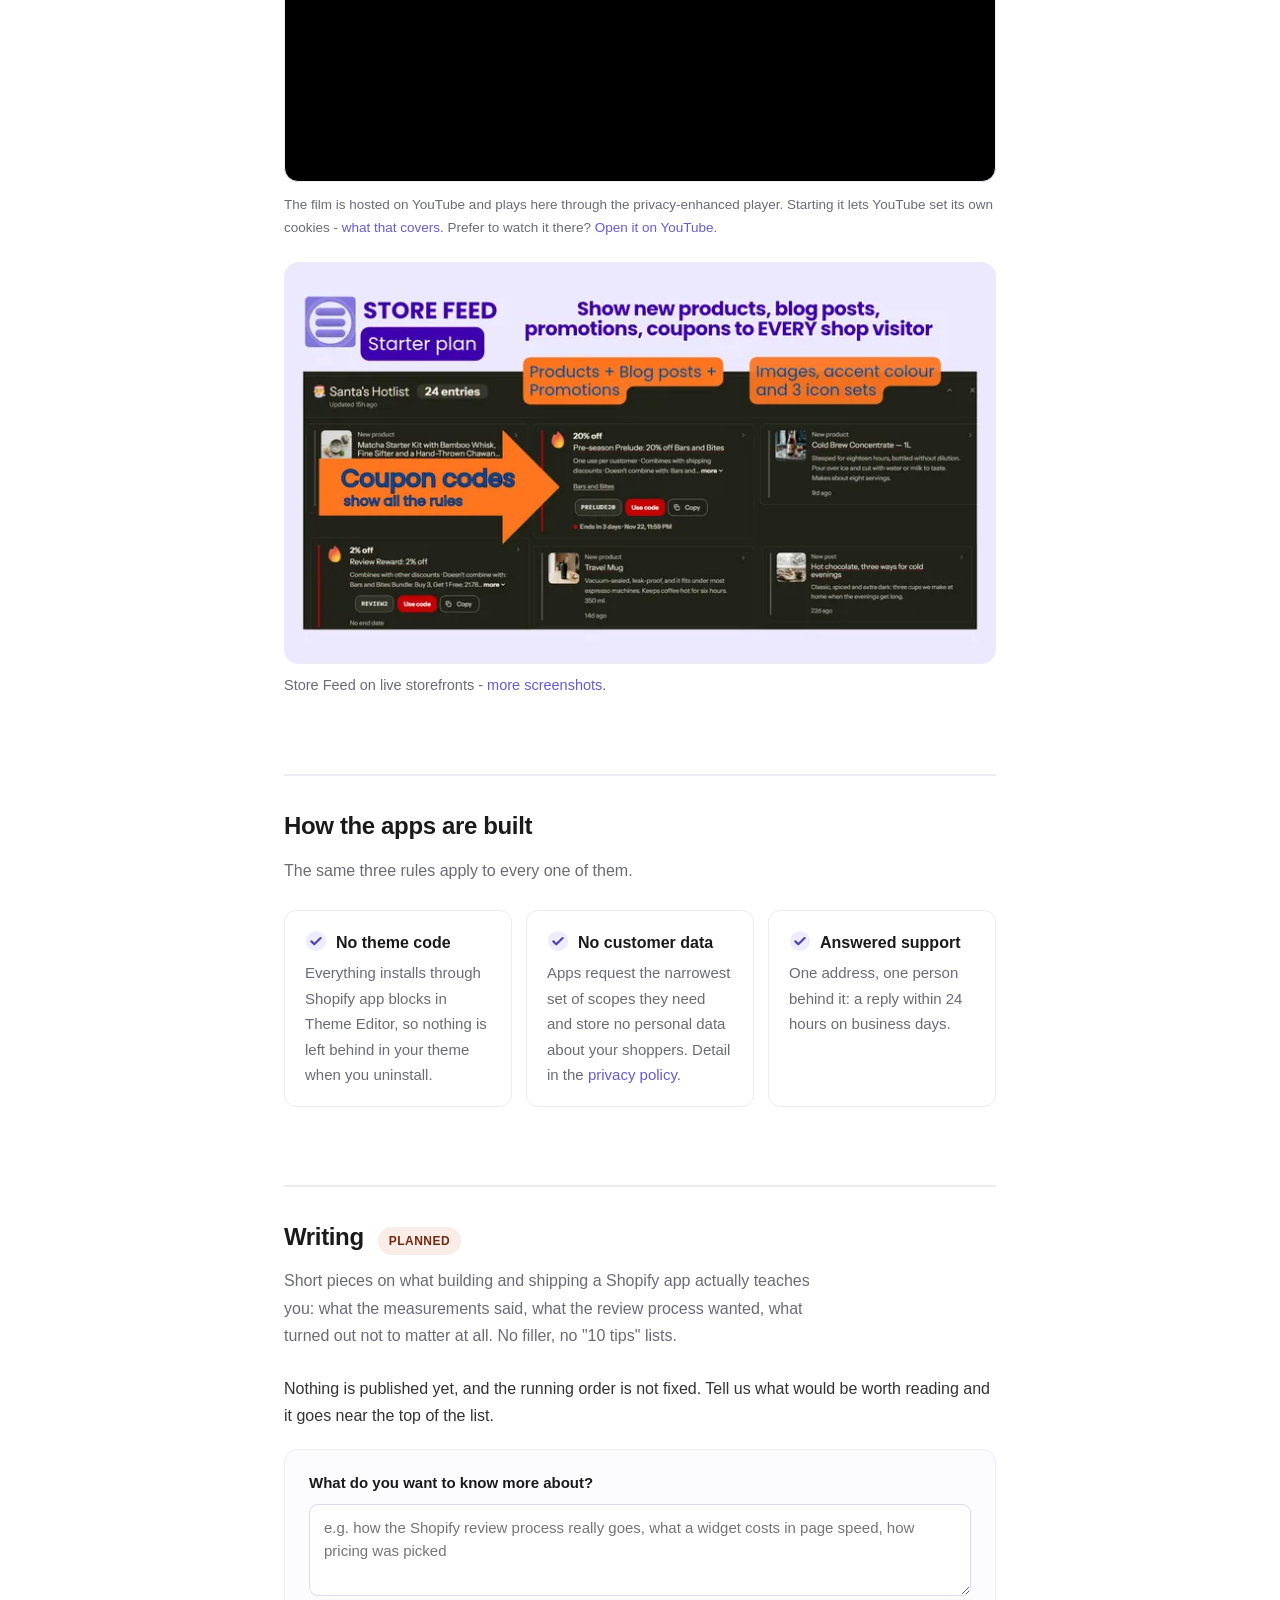
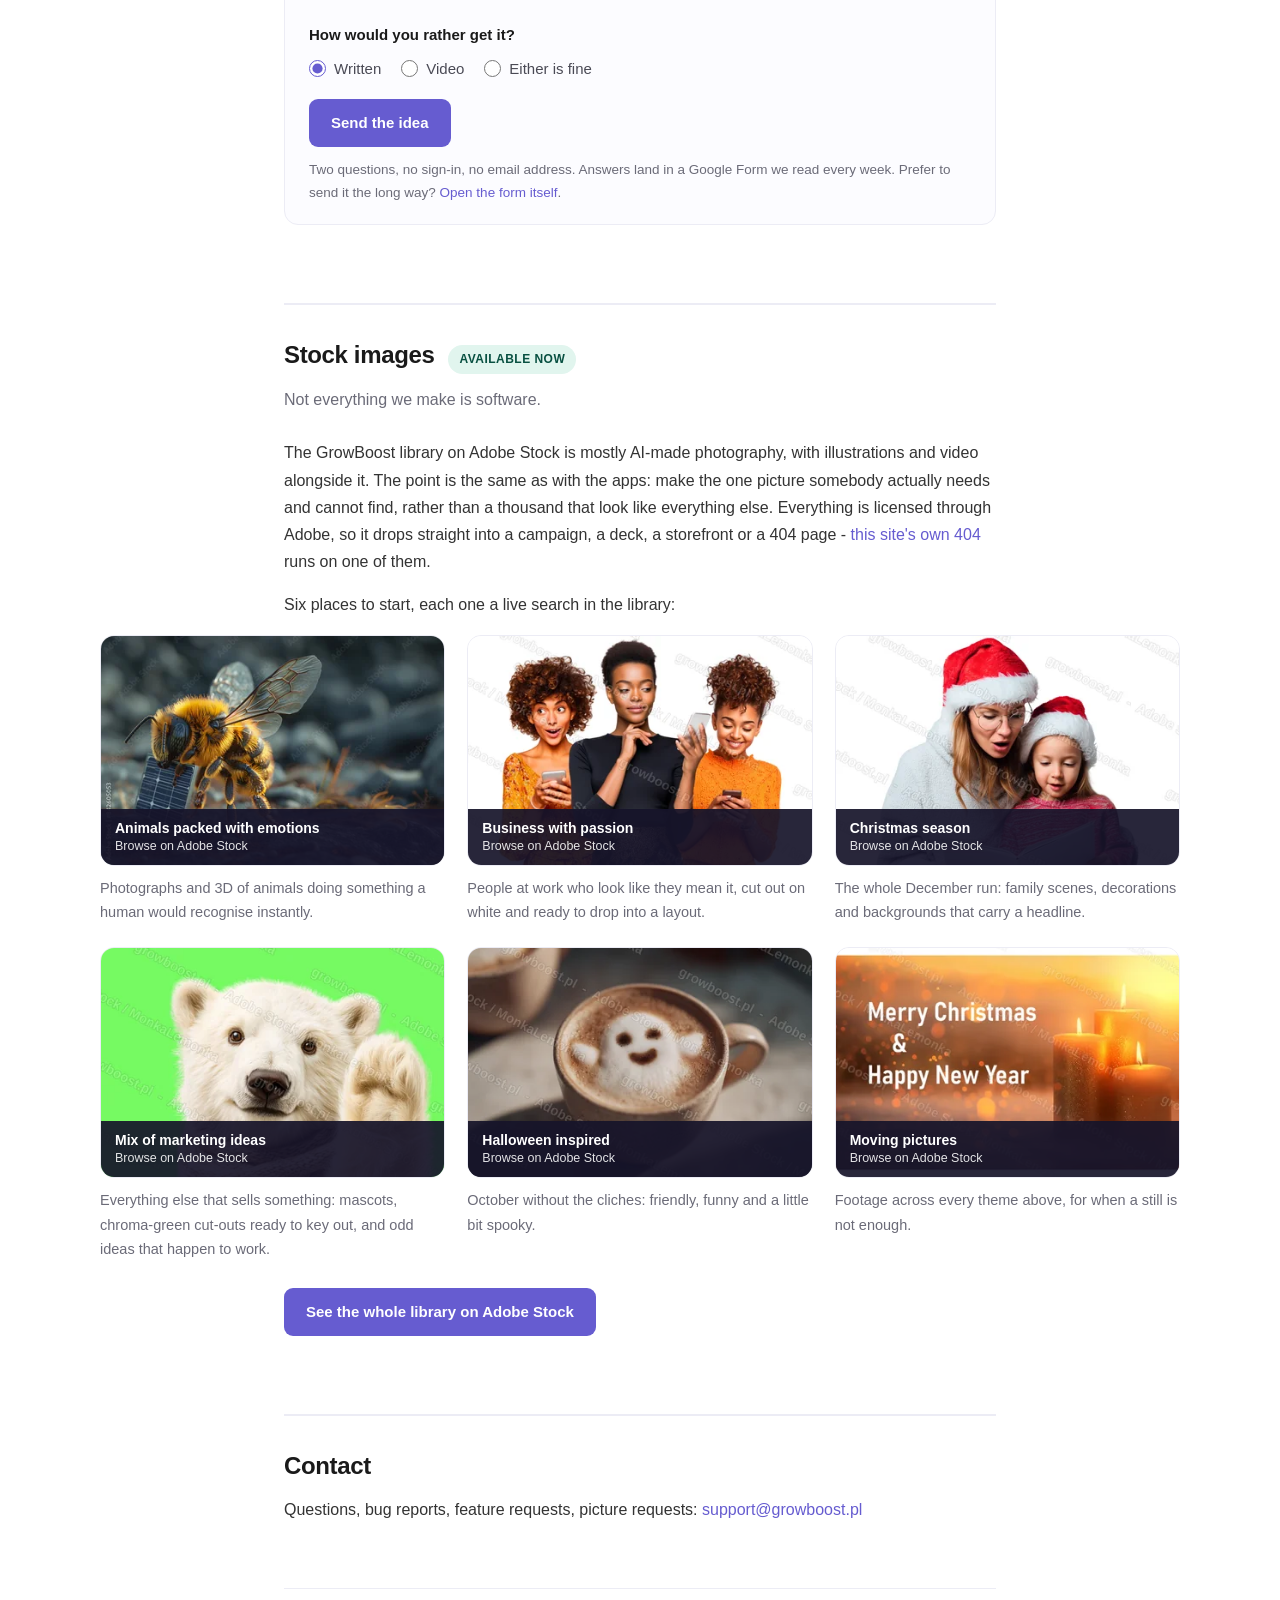
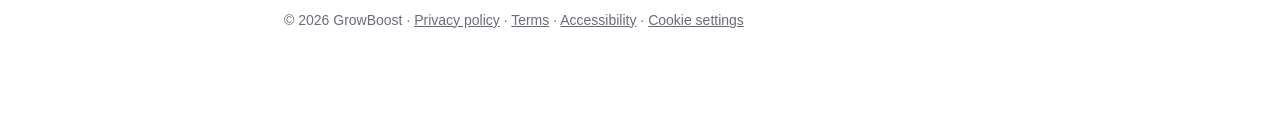
==== commit a37396aa: "Film promocyjny wyzej: pod boxem zapisu na premiere Strona aplikacji: sekcja Video przeniesiona z mi" ====
--- a/index.html
+++ b/index.html
@@ -104,9 +104,9 @@
     <h2 class="toc__h" id="htoc-h">On this page</h2>
     <ol>
       <li><a href="#projects">Apps</a></li>
+      <li><a href="#video">Video</a></li>
       <li><a href="#how">How the apps are built</a></li>
       <li><a href="#blog">Writing</a></li>
-      <li><a href="#video">Video</a></li>
       <li><a href="#stock">Stock images</a></li>
       <li><a href="#contact">Contact</a></li>
     </ol>
@@ -127,6 +127,7 @@
         <p class="project__desc">New arrivals, blog posts, deals and promotions in one feed on every page of your storefront, with coupon codes shoppers add to the cart in one tap. Free plan, or Starter at $7.99/month ($79.99/year) with a 14-day free trial.</p>
         <p class="project__links">
           <a href="/store-feed-new-arrivals/#overview">Overview</a>
+          <a href="/store-feed-new-arrivals/#tutorial">Tutorial</a>
           <a href="/store-feed-new-arrivals/#screens">Screenshots</a>
           <a href="/store-feed-new-arrivals/#doc">Documentation</a>
           <a href="/store-feed-new-arrivals/#faq">FAQ</a>
@@ -136,6 +137,21 @@
       </div>
     </article></li>
   </ul>
+
+  <div class="sechead">
+    <h2 id="video">Video</h2>
+    <p class="soon soon--live">Up now</p>
+  </div>
+  <p class="sub">Store Feed in about a minute: what it puts on your storefront, and why it earns the place. The step-by-step tutorial for merchants is on the <a href="/store-feed-new-arrivals/#tutorial">Store Feed page</a>.</p>
+
+  <div class="video">
+    <iframe src="https://www.youtube-nocookie.com/embed/8U2MmFwHepE?enablejsapi=1&amp;rel=0"
+            title="Store Feed: New Arrivals - promotional video"
+            referrerpolicy="strict-origin-when-cross-origin"
+            allow="accelerometer; autoplay; clipboard-write; encrypted-media; gyroscope; picture-in-picture; web-share"
+            allowfullscreen></iframe>
+  </div>
+  <p class="video__note">The film is hosted on YouTube and plays here through the privacy-enhanced player. Starting it lets YouTube set its own cookies - <a href="/privacy-policy/#p9">what that covers</a>. Prefer to watch it there? <a href="https://youtu.be/8U2MmFwHepE" target="_blank" rel="noopener">Open it on YouTube</a>.</p>
 
   <figure class="shot reveal" style="margin-top:22px">
     <a class="shot__btn" href="/store-feed-new-arrivals/#screens" aria-label="Store Feed screenshots">
@@ -217,21 +233,6 @@
   <p class="ideas__ok" id="ideas-ok" tabindex="-1" hidden>Thanks - that is on the list now.</p>
 
   <div class="sechead">
-    <h2 id="video">Video</h2>
-    <p class="soon soon--live">First one is up</p>
-  </div>
-  <p class="sub">A channel of its own is still on the way. Here is the first film: Store Feed on a real storefront, so you can see what it does before you install anything.</p>
-
-  <div class="video">
-    <iframe src="https://www.youtube-nocookie.com/embed/8U2MmFwHepE?enablejsapi=1&amp;rel=0"
-            title="Store Feed: New Arrivals - promotional video"
-            referrerpolicy="strict-origin-when-cross-origin"
-            allow="accelerometer; autoplay; clipboard-write; encrypted-media; gyroscope; picture-in-picture; web-share"
-            allowfullscreen></iframe>
-  </div>
-  <p class="video__note">The film is hosted on YouTube and plays here through the privacy-enhanced player. Starting it lets YouTube set its own cookies - <a href="/privacy-policy/#p9">what that covers</a>. Prefer to watch it there? <a href="https://youtu.be/8U2MmFwHepE" target="_blank" rel="noopener">Open it on YouTube</a>.</p>
-
-  <div class="sechead">
     <h2 id="stock">Stock images</h2>
     <p class="soon soon--live">Available now</p>
   </div>
